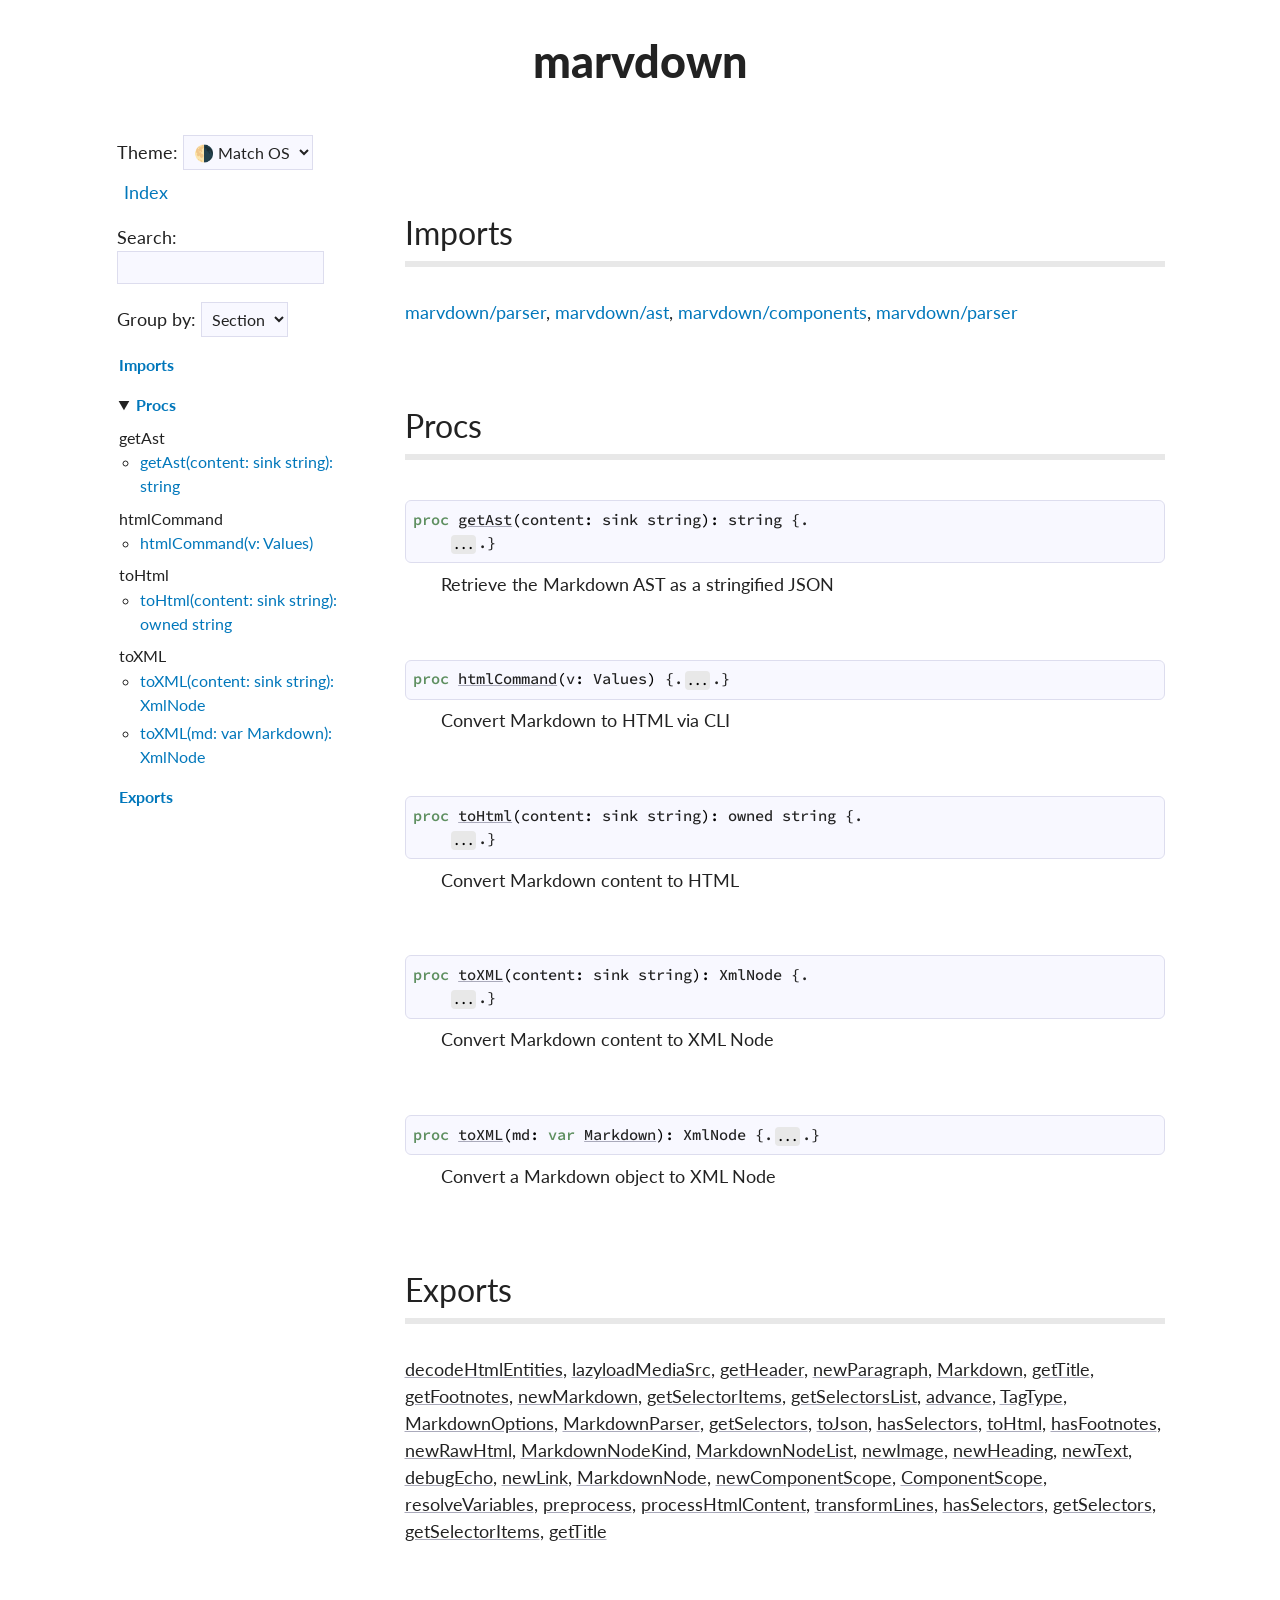
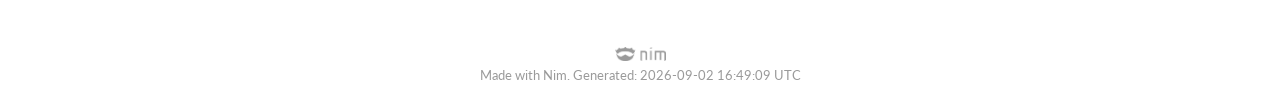
==== index.html @ 28900aa8 "deploy: 1a27517451162610bb986bdd2b9c433c51e7cf7b" ====
<?xml version="1.0" encoding="utf-8" ?>
<!DOCTYPE html PUBLIC "-//W3C//DTD XHTML 1.0 Transitional//EN" "https://www.w3.org/TR/xhtml1/DTD/xhtml1-transitional.dtd">
<!--  This file is generated by Nim. -->
<html xmlns="https://www.w3.org/1999/xhtml" xml:lang="en" lang="en" data-theme="auto">
<head>
<meta http-equiv="Content-Type" content="text/html; charset=utf-8" />
<meta name="viewport" content="width=device-width, initial-scale=1.0">
<title>marvdown</title>

<!-- Google fonts -->
<link href='https://fonts.googleapis.com/css?family=Lato:400,600,900' rel='stylesheet' type='text/css'/>
<link href='https://fonts.googleapis.com/css?family=Source+Code+Pro:400,500,600' rel='stylesheet' type='text/css'/>

<!-- Favicon -->
<link rel="shortcut icon" href="[data-uri]"/>
<link rel="icon" type="image/png" sizes="32x32" href="[data-uri]">

<!-- CSS -->
<link rel="stylesheet" type="text/css" href="nimdoc.out.css?v=2.2.10">

<!-- JS -->
<script type="text/javascript" src="dochack.js?v=2.2.10"></script>
</head>
<body>
  <div class="document" id="documentId">
    <input type="checkbox" id="nav-toggle" hidden>
    <label for="nav-toggle" id="nav-burger">&#9776;</label>
    <label for="nav-toggle" id="nav-overlay"></label>
    <div class="container">
      <h1 class="title">marvdown</h1>
      <div class="row">
  <div class="three columns">
    <div class="theme-select-wrapper">
      <label for="theme-select">Theme:&nbsp;</label>
      <select id="theme-select" onchange="setTheme(this.value)">
        <option value="auto">🌗 Match OS</option>
        <option value="dark">🌑 Dark</option>
        <option value="light">🌕 Light</option>
      </select>
    </div>
    <div id="global-links">
      <ul class="simple">
        <li><a id="indexLink" href="theindex.html">Index</a></li>
      </ul>
    </div>
    <div id="searchInputDiv">
      Search: <input type="search" id="searchInput" oninput="search()"/>
    </div>
    <div>
      Group by:
      <select onchange="groupBy(this.value)">
        <option value="section">Section</option>
        <option value="type">Type</option>
      </select>
    </div>
    <ul class="simple simple-toc" id="toc-list">
  <li>
  <a class="reference reference-toplevel" href="#6" id="56">Imports</a>
</li>
<li>
  <details open>
    <summary><a class="reference reference-toplevel" href="#12" id="62">Procs</a></summary>
    <ul class="simple simple-toc-section">
      <ul class="simple nested-toc-section">getAst
  <li><a class="reference" href="#getAst%2Csinkstring" title="getAst(content: sink string): string">getAst(content: sink string): string</a></li>

</ul>
<ul class="simple nested-toc-section">htmlCommand
  <li><a class="reference" href="#htmlCommand%2CValues" title="htmlCommand(v: Values)">htmlCommand(v: Values)</a></li>

</ul>
<ul class="simple nested-toc-section">toHtml
  <li><a class="reference" href="#toHtml%2Csinkstring" title="toHtml(content: sink string): owned string">toHtml(content: sink string): owned string</a></li>

</ul>
<ul class="simple nested-toc-section">toXML
  <li><a class="reference" href="#toXML%2Csinkstring" title="toXML(content: sink string): XmlNode">toXML(content: sink string): XmlNode</a></li>
<li><a class="reference" href="#toXML%2CMarkdown" title="toXML(md: var Markdown): XmlNode">toXML(md: var Markdown): XmlNode</a></li>

</ul>

    </ul>
  </details>
</li>
<li>
  <a class="reference reference-toplevel" href="#19" id="69">Exports</a>
</li>

</ul>

  </div>
  <div class="nine columns" id="content">
    
    <div id="tocRoot"></div>
    
    <p class="module-desc"></p>
    <div class="section" id="6">
  <h1><a class="toc-backref" href="#6">Imports</a></h1>
  <dl class="item">
    <a class="reference external" href="marvdown/parser.html">marvdown/parser</a>, <a class="reference external" href="marvdown/ast.html">marvdown/ast</a>, <a class="reference external" href="marvdown/components.html">marvdown/components</a>, <a class="reference external" href="marvdown/parser.html">marvdown/parser</a>
  </dl>
</div>
<div class="section" id="12">
  <h1><a class="toc-backref" href="#12">Procs</a></h1>
  <dl class="item">
    <div id="getAst-procs-all">
  <div id="getAst,sinkstring">
  <dt><pre><span class="Keyword">proc</span> <a href="#getAst%2Csinkstring"><span class="Identifier">getAst</span></a><span class="Other">(</span><span class="Identifier">content</span><span class="Other">:</span> <span class="Identifier">sink</span> <span class="Identifier">string</span><span class="Other">)</span><span class="Other">:</span> <span class="Identifier">string</span> {.
    <span><span class="Other pragmadots">...</span></span><span class="pragmawrap"><span class="Identifier">raises</span><span class="Other">:</span> <span class="Other">[</span><span class="Identifier">OSError</span><span class="Other">,</span> <span class="Identifier">ValueError</span><span class="Other">,</span> <span class="Identifier">KeyError</span><span class="Other">,</span> <span class="Identifier">Exception</span><span class="Other">]</span><span class="Other">,</span>
    <span class="Identifier">tags</span><span class="Other">:</span> <span class="Other">[</span><span class="Identifier">ReadIOEffect</span><span class="Other">,</span> <span class="Identifier">RootEffect</span><span class="Other">]</span><span class="Other">,</span> <span class="Identifier">forbids</span><span class="Other">:</span> <span class="Other">[</span><span class="Other">]</span></span>.}</pre></dt>
  <dd>
    
    Retrieve the Markdown AST as a stringified JSON
    
  </dd>
</div>

</div>
<div id="htmlCommand-procs-all">
  <div id="htmlCommand,Values">
  <dt><pre><span class="Keyword">proc</span> <a href="#htmlCommand%2CValues"><span class="Identifier">htmlCommand</span></a><span class="Other">(</span><span class="Identifier">v</span><span class="Other">:</span> <span class="Identifier">Values</span><span class="Other">)</span> {.<span><span class="Other pragmadots">...</span></span><span class="pragmawrap"><span class="Identifier">raises</span><span class="Other">:</span> <span class="Other">[</span><span class="Identifier">IOError</span><span class="Other">,</span> <span class="Identifier">ValueError</span><span class="Other">,</span> <span class="Identifier">KeyError</span><span class="Other">,</span> <span class="Identifier">OSError</span><span class="Other">,</span>
                                       <span class="Identifier">Exception</span><span class="Other">]</span><span class="Other">,</span> <span class="Identifier">tags</span><span class="Other">:</span> <span class="Other">[</span><span class="Identifier">WriteIOEffect</span><span class="Other">,</span>
    <span class="Identifier">ReadIOEffect</span><span class="Other">,</span> <span class="Identifier">TimeEffect</span><span class="Other">,</span> <span class="Identifier">RootEffect</span><span class="Other">]</span><span class="Other">,</span> <span class="Identifier">forbids</span><span class="Other">:</span> <span class="Other">[</span><span class="Other">]</span></span>.}</pre></dt>
  <dd>
    
    Convert Markdown to HTML via CLI
    
  </dd>
</div>

</div>
<div id="toHtml-procs-all">
  <div id="toHtml,sinkstring">
  <dt><pre><span class="Keyword">proc</span> <a href="#toHtml%2Csinkstring"><span class="Identifier">toHtml</span></a><span class="Other">(</span><span class="Identifier">content</span><span class="Other">:</span> <span class="Identifier">sink</span> <span class="Identifier">string</span><span class="Other">)</span><span class="Other">:</span> <span class="Identifier">owned</span> <span class="Identifier">string</span> {.
    <span><span class="Other pragmadots">...</span></span><span class="pragmawrap"><span class="Identifier">raises</span><span class="Other">:</span> <span class="Other">[</span><span class="Identifier">OSError</span><span class="Other">,</span> <span class="Identifier">ValueError</span><span class="Other">,</span> <span class="Identifier">KeyError</span><span class="Other">,</span> <span class="Identifier">Exception</span><span class="Other">]</span><span class="Other">,</span>
    <span class="Identifier">tags</span><span class="Other">:</span> <span class="Other">[</span><span class="Identifier">ReadIOEffect</span><span class="Other">,</span> <span class="Identifier">RootEffect</span><span class="Other">]</span><span class="Other">,</span> <span class="Identifier">forbids</span><span class="Other">:</span> <span class="Other">[</span><span class="Other">]</span></span>.}</pre></dt>
  <dd>
    
    Convert Markdown content to HTML
    
  </dd>
</div>

</div>
<div id="toXML-procs-all">
  <div id="toXML,sinkstring">
  <dt><pre><span class="Keyword">proc</span> <a href="#toXML%2Csinkstring"><span class="Identifier">toXML</span></a><span class="Other">(</span><span class="Identifier">content</span><span class="Other">:</span> <span class="Identifier">sink</span> <span class="Identifier">string</span><span class="Other">)</span><span class="Other">:</span> <span class="Identifier">XmlNode</span> {.
    <span><span class="Other pragmadots">...</span></span><span class="pragmawrap"><span class="Identifier">raises</span><span class="Other">:</span> <span class="Other">[</span><span class="Identifier">OSError</span><span class="Other">,</span> <span class="Identifier">ValueError</span><span class="Other">,</span> <span class="Identifier">KeyError</span><span class="Other">,</span> <span class="Identifier">Exception</span><span class="Other">]</span><span class="Other">,</span>
    <span class="Identifier">tags</span><span class="Other">:</span> <span class="Other">[</span><span class="Identifier">ReadIOEffect</span><span class="Other">,</span> <span class="Identifier">RootEffect</span><span class="Other">]</span><span class="Other">,</span> <span class="Identifier">forbids</span><span class="Other">:</span> <span class="Other">[</span><span class="Other">]</span></span>.}</pre></dt>
  <dd>
    
    Convert Markdown content to XML Node
    
  </dd>
</div>
<div id="toXML,Markdown">
  <dt><pre><span class="Keyword">proc</span> <a href="#toXML%2CMarkdown"><span class="Identifier">toXML</span></a><span class="Other">(</span><span class="Identifier">md</span><span class="Other">:</span> <span class="Keyword">var</span> <a href="marvdown/parser.html#Markdown"><span class="Identifier">Markdown</span></a><span class="Other">)</span><span class="Other">:</span> <span class="Identifier">XmlNode</span> {.<span><span class="Other pragmadots">...</span></span><span class="pragmawrap"><span class="Identifier">raises</span><span class="Other">:</span> <span class="Other">[</span><span class="Other">]</span><span class="Other">,</span> <span class="Identifier">tags</span><span class="Other">:</span> <span class="Other">[</span><span class="Other">]</span><span class="Other">,</span> <span class="Identifier">forbids</span><span class="Other">:</span> <span class="Other">[</span><span class="Other">]</span></span>.}</pre></dt>
  <dd>
    
    Convert a Markdown object to XML Node
    
  </dd>
</div>

</div>

  </dl>
</div>
<div class="section" id="19">
  <h1><a class="toc-backref" href="#19">Exports</a></h1>
  <dl class="item">
    <a href="marvdown/parser.html#decodeHtmlEntities,string"><span class="Identifier">decodeHtmlEntities</span></a>, <a href="marvdown/parser.html#lazyloadMediaSrc,sinkstring,string"><span class="Identifier">lazyloadMediaSrc</span></a>, <a href="marvdown/parser.html#getHeader,Markdown"><span class="Identifier">getHeader</span></a>, <a href="marvdown/parser.html#newParagraph,MarkdownTokenTuple"><span class="Identifier">newParagraph</span></a>, <a href="marvdown/parser.html#Markdown"><span class="Identifier">Markdown</span></a>, <a href="marvdown/parser.html#getTitle,Markdown"><span class="Identifier">getTitle</span></a>, <a href="marvdown/parser.html#getFootnotes,Markdown"><span class="Identifier">getFootnotes</span></a>, <a href="marvdown/parser.html#newMarkdown,sinkstring,MarkdownOptions"><span class="Identifier">newMarkdown</span></a>, <a href="marvdown/parser.html#getSelectorItems,Markdown"><span class="Identifier">getSelectorItems</span></a>, <a href="marvdown/parser.html#getSelectorsList,Markdown"><span class="Identifier">getSelectorsList</span></a>, <a href="marvdown/parser.html#advance,Markdown,int"><span class="Identifier">advance</span></a>, <a href="marvdown/parser.html#TagType"><span class="Identifier">TagType</span></a>, <a href="marvdown/parser.html#MarkdownOptions"><span class="Identifier">MarkdownOptions</span></a>, <a href="marvdown/parser.html#MarkdownParser"><span class="Identifier">MarkdownParser</span></a>, <a href="marvdown/parser.html#getSelectors,Markdown"><span class="Identifier">getSelectors</span></a>, <a href="marvdown/parser.html#toJson,Markdown"><span class="Identifier">toJson</span></a>, <a href="marvdown/parser.html#hasSelectors,Markdown"><span class="Identifier">hasSelectors</span></a>, <a href="marvdown/parser.html#toHtml,Markdown"><span class="Identifier">toHtml</span></a>, <a href="marvdown/parser.html#hasFootnotes,Markdown"><span class="Identifier">hasFootnotes</span></a>, <a href="marvdown/ast.html#newRawHtml,string,int"><span class="Identifier">newRawHtml</span></a>, <a href="marvdown/ast.html#MarkdownNodeKind"><span class="Identifier">MarkdownNodeKind</span></a>, <a href="marvdown/ast.html#MarkdownNodeList"><span class="Identifier">MarkdownNodeList</span></a>, <a href="marvdown/ast.html#newImage,string,string,string,int"><span class="Identifier">newImage</span></a>, <a href="marvdown/ast.html#newHeading,range[],int"><span class="Identifier">newHeading</span></a>, <a href="marvdown/ast.html#newText,string,int"><span class="Identifier">newText</span></a>, <a href="marvdown/ast.html#debugEcho,MarkdownNode"><span class="Identifier">debugEcho</span></a>, <a href="marvdown/ast.html#newLink,string,string,int"><span class="Identifier">newLink</span></a>, <a href="marvdown/ast.html#MarkdownNode"><span class="Identifier">MarkdownNode</span></a>, <a href="marvdown/components.html#newComponentScope"><span class="Identifier">newComponentScope</span></a>, <a href="marvdown/components.html#ComponentScope"><span class="Identifier">ComponentScope</span></a>, <a href="marvdown/components.html#resolveVariables,string,ComponentScope"><span class="Identifier">resolveVariables</span></a>, <a href="marvdown/components.html#preprocess,string,string,ComponentScope,seq[string]"><span class="Identifier">preprocess</span></a>, <a href="marvdown/components.html#processHtmlContent,sinkstring,ComponentScope"><span class="Identifier">processHtmlContent</span></a>, <a href="marvdown/components.html#transformLines,string,proc(string)"><span class="Identifier">transformLines</span></a>, <a href="marvdown/parser.html#hasSelectors,Markdown_2"><span class="Identifier">hasSelectors</span></a>, <a href="marvdown/parser.html#getSelectors,Markdown_2"><span class="Identifier">getSelectors</span></a>, <a href="marvdown/parser.html#getSelectorItems,Markdown_2"><span class="Identifier">getSelectorItems</span></a>, <a href="marvdown/parser.html#getTitle,Markdown_2"><span class="Identifier">getTitle</span></a>
  </dl>
</div>

  </div>
</div>

      <div class="twelve-columns footer">
        <span class="nim-sprite"></span>
        <br>
        <small style="color: var(--hint);">Made with Nim. Generated: 2026-09-02 16:49:09 UTC</small>
      </div>
    </div>
  </div>
  
</body>
</html>
---- nimdoc.out.css ----
/*
Stylesheet for use with Docutils/rst2html.

See http://docutils.sf.net/docs/howto/html-stylesheets.html for how to
customize this style sheet.

Modified from Chad Skeeters' rst2html-style
https://bitbucket.org/cskeeters/rst2html-style/

Modified by Boyd Greenfield and narimiran
*/

:root {
  color-scheme: light;
  --primary-background: #fff;
  --secondary-background: ghostwhite;
  --third-background: #e8e8e8;
  --info-background: #50c050;
  --warning-background: #c0a000;
  --error-background: #e04040;
  --border: #dde;
  --text: #222;
  --anchor: #07b;
  --anchor-focus: #607c9f;
  --input-focus: #1fa0eb;
  --strong: #3c3c3c;
  --hint: #9A9A9A;
  --nim-sprite-base64: url("[data-uri]");

  --keyword: #5e8f60;
  --identifier: #222;
  --comment: #484a86;
  --operator: #155da4;
  --punctuation: black;
  --other: black;
  --escapeSequence: #c4891b;
  --number: #252dbe;
  --literal: #a4255b;
  --program: #6060c0;
  --option: #508000;
  --raw-data: #a4255b;

  --clipboard-image-normal: url("data:image/svg+xml,%3Csvg xmlns='http://www.w3.org/2000/svg' style='color: black' fill='none' viewBox='0 0 24 24' stroke='currentColor'%3E %3Cpath stroke-linecap='round' stroke-linejoin='round' stroke-width='2' d='M9 5H7a2 2 0 00-2 2v12a2 2 0 002 2h10a2 2 0 002-2V7a2 2 0 00-2-2h-2M9 5a2 2 0 002 2h2a2 2 0 002-2M9 5a2 2 0 012-2h2a2 2 0 012 2' /%3E %3C/svg%3E");
  --clipboard-image-selected: url("data:image/svg+xml,%3Csvg xmlns='http://www.w3.org/2000/svg' style='color: black' viewBox='0 0 20 20' fill='currentColor'%3E %3Cpath d='M8 3a1 1 0 011-1h2a1 1 0 110 2H9a1 1 0 01-1-1z' /%3E %3Cpath d='M6 3a2 2 0 00-2 2v11a2 2 0 002 2h8a2 2 0 002-2V5a2 2 0 00-2-2 3 3 0 01-3 3H9a3 3 0 01-3-3z' /%3E %3C/svg%3E");
  --clipboard-image: var(--clipboard-image-normal)
}

[data-theme="dark"] {
  color-scheme: dark;
  --primary-background: #171921;
  --secondary-background: #1e202a;
  --third-background: #2b2e3b;
  --info-background: #008000;
  --warning-background: #807000;
  --error-background: #c03000;
  --border: #0e1014;
  --text: #fff;
  --anchor: #8be9fd;
  --anchor-focus: #8be9fd;
  --input-focus: #8be9fd;
  --strong: #bd93f9;
  --hint: #7A7C85;
  --nim-sprite-base64: url("[data-uri]");

  --keyword: #ff79c6;
  --identifier: #f8f8f2;
  --comment: #6272a4;
  --operator: #ff79c6;
  --punctuation: #f8f8f2;
  --other: #f8f8f2;
  --escapeSequence: #bd93f9;
  --number: #bd93f9;
  --literal: #f1fa8c;
  --program: #9090c0;
  --option: #90b010;
  --raw-data: #8be9fd;

  --clipboard-image-normal: url("data:image/svg+xml,%3Csvg xmlns='http://www.w3.org/2000/svg' style='color: lightgray' fill='none' viewBox='0 0 24 24' stroke='currentColor'%3E %3Cpath stroke-linecap='round' stroke-linejoin='round' stroke-width='2' d='M9 5H7a2 2 0 00-2 2v12a2 2 0 002 2h10a2 2 0 002-2V7a2 2 0 00-2-2h-2M9 5a2 2 0 002 2h2a2 2 0 002-2M9 5a2 2 0 012-2h2a2 2 0 012 2' /%3E %3C/svg%3E");
  --clipboard-image-selected: url("data:image/svg+xml,%3Csvg xmlns='http://www.w3.org/2000/svg' style='color: lightgray' viewBox='0 0 20 20' fill='currentColor'%3E %3Cpath d='M8 3a1 1 0 011-1h2a1 1 0 110 2H9a1 1 0 01-1-1z' /%3E %3Cpath d='M6 3a2 2 0 00-2 2v11a2 2 0 002 2h8a2 2 0 002-2V5a2 2 0 00-2-2 3 3 0 01-3 3H9a3 3 0 01-3-3z' /%3E %3C/svg%3E");
  --clipboard-image: var(--clipboard-image-normal);
}

@media (prefers-color-scheme: dark) {
  [data-theme="auto"] {
    color-scheme: dark;
    --primary-background: #171921;
    --secondary-background: #1e202a;
    --third-background: #2b2e3b;
    --info-background: #008000;
    --warning-background: #807000;
    --error-background: #c03000;
    --border: #0e1014;
    --text: #fff;
    --anchor: #8be9fd;
    --anchor-focus: #8be9fd;
    --input-focus: #8be9fd;
    --strong: #bd93f9;
    --hint: #7A7C85;
    --nim-sprite-base64: url("[data-uri]");

    --keyword: #ff79c6;
    --identifier: #f8f8f2;
    --comment: #6272a4;
    --operator: #ff79c6;
    --punctuation: #f8f8f2;
    --other: #f8f8f2;
    --escapeSequence: #bd93f9;
    --number: #bd93f9;
    --literal: #f1fa8c;
    --program: #9090c0;
    --option: #90b010;
    --raw-data: #8be9fd;

    --clipboard-image-normal: url("data:image/svg+xml,%3Csvg xmlns='http://www.w3.org/2000/svg' style='color: lightgray' fill='none' viewBox='0 0 24 24' stroke='currentColor'%3E %3Cpath stroke-linecap='round' stroke-linejoin='round' stroke-width='2' d='M9 5H7a2 2 0 00-2 2v12a2 2 0 002 2h10a2 2 0 002-2V7a2 2 0 00-2-2h-2M9 5a2 2 0 002 2h2a2 2 0 002-2M9 5a2 2 0 012-2h2a2 2 0 012 2' /%3E %3C/svg%3E");
    --clipboard-image-selected: url("data:image/svg+xml,%3Csvg xmlns='http://www.w3.org/2000/svg' style='color: lightgray' viewBox='0 0 20 20' fill='currentColor'%3E %3Cpath d='M8 3a1 1 0 011-1h2a1 1 0 110 2H9a1 1 0 01-1-1z' /%3E %3Cpath d='M6 3a2 2 0 00-2 2v11a2 2 0 002 2h8a2 2 0 002-2V5a2 2 0 00-2-2 3 3 0 01-3 3H9a3 3 0 01-3-3z' /%3E %3C/svg%3E");
    --clipboard-image: var(--clipboard-image-normal);
  }
}

.theme-select-wrapper {
  display: flex;
  align-items: center;
}

html {
  max-width: 100%;
  box-sizing: border-box;
  font-size: 100%;
  -webkit-text-size-adjust: 100%;
  -ms-text-size-adjust: 100%; }

body {
  max-width: 100%;
  box-sizing: border-box;
  font-family: "Lato", "Helvetica Neue", "HelveticaNeue", Helvetica, Arial, sans-serif;
  font-weight: 400;
  font-size: 1.125em;
  line-height: 1.5;
  color: var(--text);
  background-color: var(--primary-background); }

/* Skeleton grid */
.container {
  position: relative;
  width: 100%;
  max-width: 1050px;
  margin: 0 auto;
  padding: 0;
  box-sizing: border-box; }

.column, .columns {
  width: 100%;
  float: left;
  box-sizing: border-box;
  margin-left: 1%; }

@media print {
  #global-links, .link-seesrc, .theme-switch-wrapper, #searchInputDiv, .search-groupby,
  #nav-burger, #nav-overlay, .three.columns  {
    display:none;
  }
  .columns {
    width:100% !important;
  }
}

.column:first-child, .columns:first-child {
  margin-left: 0; }

.container .row {
  display: flex; }

.three.columns {
  width: 25.0%;
  height: 100vh;
  position: sticky;
  top: 0px;
  left: 0px;
  overflow-y: auto;
  padding: 2px;
}

.nine.columns {
  width: 75.0%;
  margin-left: 0;
  padding-left: 1.5em; }

.twelve.columns {
  width: 100%;
  margin-left: 0; }

#nav-burger, #nav-overlay {
  display: none;
}

@media screen and (max-width: 860px) {
  #nav-burger {
    display: flex;
    align-items: center;
    justify-content: center;
    position: fixed;
    top: 0.25em;
    left: 0.25em;
    z-index: 200;
    width: 1.6rem;
    height: 1.6rem;
    font-size: 1.25em;
    cursor: pointer;
    border-radius: 4px;
    background-color: var(--secondary-background);
    color: var(--text);
    border: 1px solid var(--border);
    user-select: none;
    opacity: 0.55;
  }
  #nav-burger:hover {
    background-color: var(--third-background);
  }
  #nav-toggle:checked ~ .container .three.columns {
    transform: translateX(0);
  }
  #nav-toggle:checked ~ #nav-overlay {
    opacity: 1;
    pointer-events: auto;
  }
  #nav-overlay {
    display: block;
    position: fixed;
    top: 0;
    left: 0;
    bottom: 0;
    right: 0;
    z-index: 99; /* below sidebar */
    background: rgba(0, 0, 0, 0.35);
    opacity: 0;
    pointer-events: none;
    transition: opacity 0.22s ease;
  }
  .three.columns {
    display: block;
    position: fixed;
    left: 0;
    width: min(80vw, 24em);
    padding-top: 1.6em;
    height: 100vh;  /* Fallback */
    height: 100dvh;
    overflow-y: auto;
    z-index: 100;
    background-color: var(--secondary-background);
    box-shadow: 2px 0 12px rgba(0,0,0,0.25);
    transform: translateX(-110%);
    transition: transform 0.25s ease;
  }
  .nine.columns {
    width: 100%;
    margin-left: 0;
    padding-left: 0;
  }
  body {
    font-size: 1em;
    line-height: 1.35;
    margin-left: 0.35em;
    margin-right: 0.35em;
  }
}

cite {
  font-style: italic !important; }


/* Nim search input */
div#searchInputDiv {
  margin-bottom: 1em;
}
input#searchInput {
  width: 80%;
}

/*
 * Some custom formatting for input forms.
 * This also fixes input form colors on Firefox with a dark system theme on Linux.
 */
input {
  -moz-appearance: none;
  background-color: var(--secondary-background);
  color: var(--text);
  border: 1px solid var(--border);
  font-family: "Lato", "Helvetica Neue", "HelveticaNeue", Helvetica, Arial, sans-serif;
  font-size: 0.9em;
  padding: 6px;
}

input:focus {
  border: 1px solid var(--input-focus);
  box-shadow: 0 0 3px var(--input-focus);
}

select {
  -moz-appearance: none;
  background-color: var(--secondary-background);
  color: var(--text);
  border: 1px solid var(--border);
  font-family: "Lato", "Helvetica Neue", "HelveticaNeue", Helvetica, Arial, sans-serif;
  font-size: 0.9em;
  padding: 6px;
}

select:focus {
  border: 1px solid var(--input-focus);
  box-shadow: 0 0 3px var(--input-focus);
}

/* Docgen styles */

:target {
  border: 2px solid #B5651D;
  border-style: dotted;
}

/* Links */
a {
  color: var(--anchor);
  text-decoration: none;
}

a span.Identifier {
  text-decoration: underline;
  text-decoration-color: #aab;
}

a.reference-toplevel {
  font-weight: bold;
}

a.nimdoc {
  word-spacing: 0.3em;
}

a.toc-backref {
  text-decoration: none;
  color: var(--text);
}

a.link-seesrc {
  color: #607c9f;
  font-size: 0.9em;
  font-style: italic;
}

a:hover, a:focus {
  color: var(--anchor-focus);
  text-decoration: underline;
}

a:hover span.Identifier {
  color: var(--anchor);
}


sub, sup {
  position: relative;
  font-size: 75%;
  line-height: 0;
  vertical-align: baseline; }

sup {
  top: -0.5em; }

sub {
  bottom: -0.25em; }

img {
  width: auto;
  height: auto;
  max-width: 100%;
  vertical-align: middle;
  border: 0;
  -ms-interpolation-mode: bicubic; }

@media print {
  * {
    color: black !important;
    text-shadow: none !important;
    background: transparent !important;
    box-shadow: none !important; }

  a, a:visited {
    text-decoration: underline; }

  a[href]:after {
    content: " (" attr(href) ")"; }

  abbr[title]:after {
    content: " (" attr(title) ")"; }

  .ir a:after,
  a[href^="javascript:"]:after,
  a[href^="#"]:after {
    content: ""; }

  pre, blockquote {
    border: 1px solid #999;
    page-break-inside: avoid; }

  thead {
    display: table-header-group; }

  tr, img {
    page-break-inside: avoid; }

  img {
    max-width: 100% !important; }

  @page {
    margin: 0.5cm; }

  h1 {
    page-break-before: always; }

  h1.title {
    page-break-before: avoid; }
	
  .nine.columns h1:first-of-type {
    page-break-before: avoid;
  }

  p, h2, h3 {
    orphans: 3;
    widows: 3; }

  h2, h3 {
    page-break-after: avoid; }
}


p {
  margin-top: 0.5em;
  margin-bottom: 0.5em; }

small {
  font-size: 85%; }

strong {
  font-weight: 600;
  font-size: 0.95em;
  color: var(--strong); }

em {
  font-style: italic; }

h1 {
  font-size: 1.8em;
  font-weight: 400;
  padding-bottom: .25em;
  border-bottom: 6px solid var(--third-background);
  margin-top: 2.5em;
  margin-bottom: 1em;
  line-height: 1.2em; }

h1.title {
  padding-bottom: 1em;
  border-bottom: 0px;
  font-size: 2.5em;
  text-align: center;
  font-weight: 900;
  margin-top: 0.75em;
  margin-bottom: 0em; }

h2 {
  font-size: 1.3em;
  margin-top: 2em; }

h2.subtitle {
  margin-top: 0em;
  text-align: center; }

h3 {
  font-size: 1.125em;
  font-style: italic;
  margin-top: 1.5em; }

h4 {
  font-size: 1.125em;
  margin-top: 1em; }

h5 {
  font-size: 1.125em;
  margin-top: 0.75em; }

h6 {
  font-size: 1.1em; }

@media screen and (max-width: 860px) {
  h1.title {
    font-size: 2em;
  }
  h1 {
    font-size: 1.5em;
    margin-top: 1.5em;
    margin-bottom: 0.75em;
  }
  h2 {
    margin-top: 1.3em;
  }
  h3 {
    margin-top: 1.2em;
  }
}

ul, ol {
  padding: 0;
  margin-top: 0.5em;
  margin-left: 0.75em; }

ul ul, ul ol, ol ol, ol ul {
  margin-bottom: 0;
  margin-left: 1.25em; }

ul.simple > li {
  list-style-type: circle; }

ul.simple-boot li {
  list-style-type: none;
  margin-left: 0em;
  margin-bottom: 0.5em; }

ol.simple > li, ul.simple > li {
  margin-bottom: 0.2em;
  margin-left: 0.4em }

ul.simple.simple-toc > li {
  margin-top: 1em; }

ul.simple-toc {
  list-style: none;
  font-size: 0.9em;
  margin-left: -0.3em;
  margin-top: 1em; }

ul.simple-toc > li {
  list-style-type: none; }

ul.simple-toc-section {
  list-style-type: circle;
  margin-left: 0.8em;
  color: #6c9aae; }

ul.nested-toc-section {
  list-style-type: circle;
  margin-left: -0.75em;
  color: var(--text); }

ul.nested-toc-section > li {
  margin-left: 1.25em; }


ol.arabic {
  list-style: decimal; }

ol.loweralpha {
  list-style: lower-alpha; }

ol.upperalpha {
  list-style: upper-alpha; }

ol.lowerroman {
  list-style: lower-roman; }

ol.upperroman {
  list-style: upper-roman; }

ul.auto-toc {
  list-style-type: none; }


dl {
  margin-bottom: 1.5em; }

dt {
  margin-bottom: -0.5em;
  margin-left: 0.0em; }

dd {
  margin-left: 2.0em;
  margin-bottom: 3.0em;
  margin-top: 0.5em; }


hr {
  margin: 2em 0;
  border: 0;
  border-top: 1px solid #aaa; }

hr.footnote {
  width: 25%;
  border-top: 0.15em solid #999;
  margin-bottom: 0.15em;
  margin-top: 0.15em;
}
div.footnote-group {
  margin-left: 1em;
}
div.footnote-label {
  display: inline-block;
  min-width: 1.7em;
}

div.option-list {
  border: 0.1em solid var(--border);
}
div.option-list-item {
  padding-left: 12em;
  padding-right: 0;
  padding-bottom: 0.3em;
  padding-top: 0.3em;
}
div.odd {
  background-color: var(--secondary-background);
}
div.option-list-label {
  margin-left: -11.5em;
  margin-right: 0em;
  min-width: 11.5em;
  display: inline-block;
  vertical-align: top;
}
div.option-list-description {
  width: calc(100% - 1em);
  padding-left: 1em;
  padding-right: 0;
  display: inline-block;
}

blockquote {
  font-size: 0.9em;
  font-style: italic;
  padding-left: 0.5em;
  margin-left: 0;
  border-left: 5px solid #bbc;
}

blockquote.markdown-quote {
  font-size: 0.9rem;  /* use rem to avoid recursion */
  font-style: normal;
}

.pre, span.tok {
  font-family: "Source Code Pro", Monaco, Menlo, Consolas, "Courier New", monospace;
  font-weight: 500;
  font-size: 0.85em;
  color: var(--text);
  background-color: var(--third-background);
  padding-left: 3px;
  padding-right: 3px;
  border-radius: 4px;
  white-space: pre-wrap;
  overflow-wrap: break-word;
}

span.tok {
  border: 1px solid #808080;
  padding-bottom: 0.1em;
  margin-right: 0.2em;
}

.copyToClipBoard {
  position: relative;
}

pre {
  font-family: "Source Code Pro", Monaco, Menlo, Consolas, "Courier New", monospace;
  color: var(--text);
  font-weight: 500;
  display: inline-block;
  box-sizing: border-box;
  min-width: 100%;
  max-width: 100%;
  padding: 0.5em;
  margin-top: 0.5em;
  margin-bottom: 0.5em;
  font-size: 0.85em;
  white-space: pre !important;
  overflow-y: hidden;
  overflow-x: auto;
  background-color: var(--secondary-background);
  border: 1px solid var(--border);
  -webkit-border-radius: 6px;
  -moz-border-radius: 6px;
  border-radius: 6px;
}

@media screen and (max-width: 860px) {
  pre {
    font-stretch: semi-condensed;
    letter-spacing: -0.25px;
    line-height: 1.25;
    padding: 0.33em;
  }
}

.copyToClipBoardBtn {
  visibility: hidden;
  position: absolute;
  width: 24px;
  border-radius: 4px;
  background-image: var(--clipboard-image);
  right: 5px;
  top: 13px;
  background-color: var(--secondary-background);
  padding: 11px;
  border: 0;
}

.copyToClipBoard:hover .copyToClipBoardBtn {
  visibility: visible;
}

.pre-scrollable {
  max-height: 340px;
  overflow-y: scroll; }


/* Nim line-numbered tables */
.line-nums-table {
  width: 100%;
  table-layout: fixed; }

table.line-nums-table {
  border-radius: 4px;
  border: 1px solid var(--border);
  background-color: var(--secondary-background);
  border-collapse: separate;
  margin-top: 15px;
  margin-bottom: 25px; }

.line-nums-table tbody {
  border: none; }

.line-nums-table td pre {
  border: none;
  background-color: transparent; }

.line-nums-table td.blob-line-nums {
  width: 28px; }

.line-nums-table td.blob-line-nums pre {
  color: #b0b0b0;
  -webkit-filter: opacity(75%);
  filter: opacity(75%);
  text-align: right;
  border-color: transparent;
  background-color: transparent;
  padding-left: 0px;
  margin-left: 0px;
  padding-right: 0px;
  margin-right: 0px; }


table {
  max-width: 100%;
  background-color: transparent;
  margin-top: 0.5em;
  margin-bottom: 1.5em;
  border-collapse: collapse;
  border-color: var(--third-background);
  border-spacing: 0;
  display: block;
  overflow-x: auto;
}

table:not(.line-nums-table) {
  font-size: 0.9em;
}

table th, table td {
  padding: 0px 0.5em 0px;
  border-color: var(--third-background);
}

table th {
  background-color: var(--third-background);
  border-color: var(--third-background);
  font-weight: bold; }

table th.docinfo-name {
  background-color: transparent;
  text-align: right;
}

table:not(.line-nums-table) tr:hover {
  background-color: var(--third-background); }


/* rst2html default used to remove borders from tables and images */
.borderless, table.borderless td, table.borderless th {
  border: 0; }

table.borderless td, table.borderless th {
  /* Override padding for "table.docutils td" with "! important".
     The right padding separates the table cells. */
  padding: 0 0.5em 0 0 !important; }

.admonition {
  padding: 0.3em;
  background-color: var(--secondary-background);
  border-left: 0.4em solid #7f7f84;
  margin-bottom: 0.5em;
  -webkit-box-shadow: 0 5px 8px -6px rgba(0,0,0,.2);
      -moz-box-shadow: 0 5px 8px -6px rgba(0,0,0,.2);
          box-shadow: 0 5px 8px -6px rgba(0,0,0,.2);
}
.admonition-info {
  border-color: var(--info-background);
}
.admonition-info-text {
  color: var(--info-background);
}
.admonition-warning {
  border-color: var(--warning-background);
}
.admonition-warning-text {
  color: var(--warning-background);
}
.admonition-error {
  border-color: var(--error-background);
}
.admonition-error-text {
  color: var(--error-background);
}

.first {
  /* Override more specific margin styles with "! important". */
  margin-top: 0 !important; }

.last, .with-subtitle {
  margin-bottom: 0 !important; }

.hidden {
  display: none; }

blockquote.epigraph {
  margin: 2em 5em; }

dl.docutils dd {
  margin-bottom: 0.5em; }

object[type="image/svg+xml"], object[type="application/x-shockwave-flash"] {
  overflow: hidden; }


div.figure {
  margin-left: 2em;
  margin-right: 2em; }

div.footer, div.header {
  clear: both;
  text-align: center;
  color: #666;
  font-size: smaller; }

div.footer {
  padding-top: 5em; }

div.line-block {
  display: block;
  margin-top: 1em;
  margin-bottom: 1em; }

div.line-block div.line-block {
  margin-top: 0;
  margin-bottom: 0;
  margin-left: 1.5em; }

div.topic {
  margin: 2em; }

div.search_results {
  background-color: var(--third-background);
  padding: 1em;
  border: 1px solid #4d4d4d;
  position: sticky;
  top: 1em;
  isolation: isolate;
  max-width: calc(100vw - 6em);
  z-index: 1;
  max-height: calc(100vh - 6em);
  overflow-y: scroll;}

div#global-links ul {
  margin-left: 0;
  list-style-type: none; }

div#global-links > simple-boot {
  margin-left: 3em; }

hr.docutils {
  width: 75%; }

img.align-left, .figure.align-left, object.align-left {
  clear: left;
  float: left;
  margin-right: 1em; }

img.align-right, .figure.align-right, object.align-right {
  clear: right;
  float: right;
  margin-left: 1em; }

img.align-center, .figure.align-center, object.align-center {
  display: block;
  margin-left: auto;
  margin-right: auto; }

.align-left {
  text-align: left; }

.align-center {
  clear: both;
  text-align: center; }

.align-right {
  text-align: right; }

/* reset inner alignment in figures */
div.align-right {
  text-align: inherit; }

p.attribution {
  text-align: right;
  margin-left: 50%; }

p.caption {
  font-style: italic; }

p.credits {
  font-style: italic;
  font-size: smaller; }

p.label {
  white-space: nowrap; }

p.rubric {
  font-weight: bold;
  font-size: larger;
  color: maroon;
  text-align: center; }

p.topic-title {
  font-weight: bold; }

pre.address {
  margin-bottom: 0;
  margin-top: 0;
  font: inherit; }

pre.literal-block, pre.doctest-block, pre.math, pre.code {
  margin-left: 2em;
  margin-right: 2em; }

pre.code .ln {
  color: grey; }

/* line numbers */
pre.code, code {
  background-color: #eeeeee; }

pre.code .comment, code .comment {
  color: #5c6576; }

pre.code .keyword, code .keyword {
  color: #3B0D06;
  font-weight: bold; }

pre.code .literal.string, code .literal.string {
  color: #0c5404; }

pre.code .name.builtin, code .name.builtin {
  color: #352b84; }

pre.code .deleted, code .deleted {
  background-color: #DEB0A1; }

pre.code .inserted, code .inserted {
  background-color: #A3D289; }

span.classifier {
  font-style: oblique; }

span.classifier-delimiter {
  font-weight: bold; }

span.problematic {
  color: #b30000; }

span.section-subtitle {
  /* font-size relative to parent (h1..h6 element) */
  font-size: 80%; }

span.DecNumber {
  color: var(--number); }

span.BinNumber {
  color: var(--number); }

span.HexNumber {
  color: var(--number); }

span.OctNumber {
  color: var(--number); }

span.FloatNumber {
  color: var(--number); }

span.Identifier {
  color: var(--identifier); }

span.Keyword {
  font-weight: 600;
  color: var(--keyword); }

span.StringLit {
  color: var(--literal); }

span.LongStringLit {
  color: var(--literal); }

span.CharLit {
  color: var(--literal); }

span.EscapeSequence {
  color: var(--escapeSequence); }

span.Operator {
  color: var(--operator); }

span.Punctuation {
  color: var(--punctuation); }

span.Comment, span.LongComment {
  font-style: italic;
  font-weight: 400;
  color: var(--comment); }

span.RegularExpression {
  color: darkviolet; }

span.TagStart {
  color: darkviolet; }

span.TagEnd {
  color: darkviolet; }

span.Key {
  color: #252dbe; }

span.Value {
  color: #252dbe; }

span.RawData {
  color: var(--raw-data); }

span.Assembler {
  color: #252dbe; }

span.Preprocessor {
  color: #252dbe; }

span.Directive {
  color: #252dbe; }

span.option {
  font-weight: bold;
  font-family: "Source Code Pro", Monaco, Menlo, Consolas, "Courier New", monospace;
  color: var(--option); }

span.Prompt {
  font-weight: bold;
  color: red; }

span.ProgramOutput {
  font-weight: bold;
  color: #808080; }

span.program {
  font-weight: bold;
  color: var(--program);
  text-decoration: underline;
  text-decoration-color: var(--hint);
  text-decoration-thickness: 0.05em;
  text-underline-offset: 0.15em; }

span.Command, span.Rule, span.Hyperlink,
span.Label, span.Reference, span.Other {
  color: var(--other); }

/* Pop type, const, proc, and iterator defs in nim def blocks */
dt pre > span.Identifier, dt pre > span.Operator {
  color: var(--identifier);
  font-weight: 700; }

dt pre > span.Keyword ~ span.Identifier, dt pre > span.Identifier ~ span.Identifier,
dt pre > span.Operator ~ span.Identifier, dt pre > span.Other ~ span.Identifier {
  color: var(--identifier);
  font-weight: inherit; }

/* Nim sprite for the footer (taken from main page favicon) */
.nim-sprite {
  display: inline-block;
  width: 51px;
  height: 14px;
  background-position: 0 0;
  background-size: 51px 14px;
  -webkit-filter: opacity(50%);
  filter: opacity(50%);
  background-repeat: no-repeat;
  background-image: var(--nim-sprite-base64);
  margin-bottom: 5px; }

span.pragmadots {
  /* Position: relative frees us up to make the dots
  look really nice without fucking up the layout and
  causing bulging in the parent container */
  position: relative;
  /* 1px down looks slightly nicer */
  top: 1px;
  padding: 2px;
  background-color: var(--third-background);
  border-radius: 4px;
  margin: 0 2px;
  cursor: pointer;
  font-size: 0.8em; }

span.pragmadots:hover {
  background-color: var(--hint); }

span.pragmawrap {
  display: none; }

span.attachedType {
  display: none;
  visibility: hidden; }
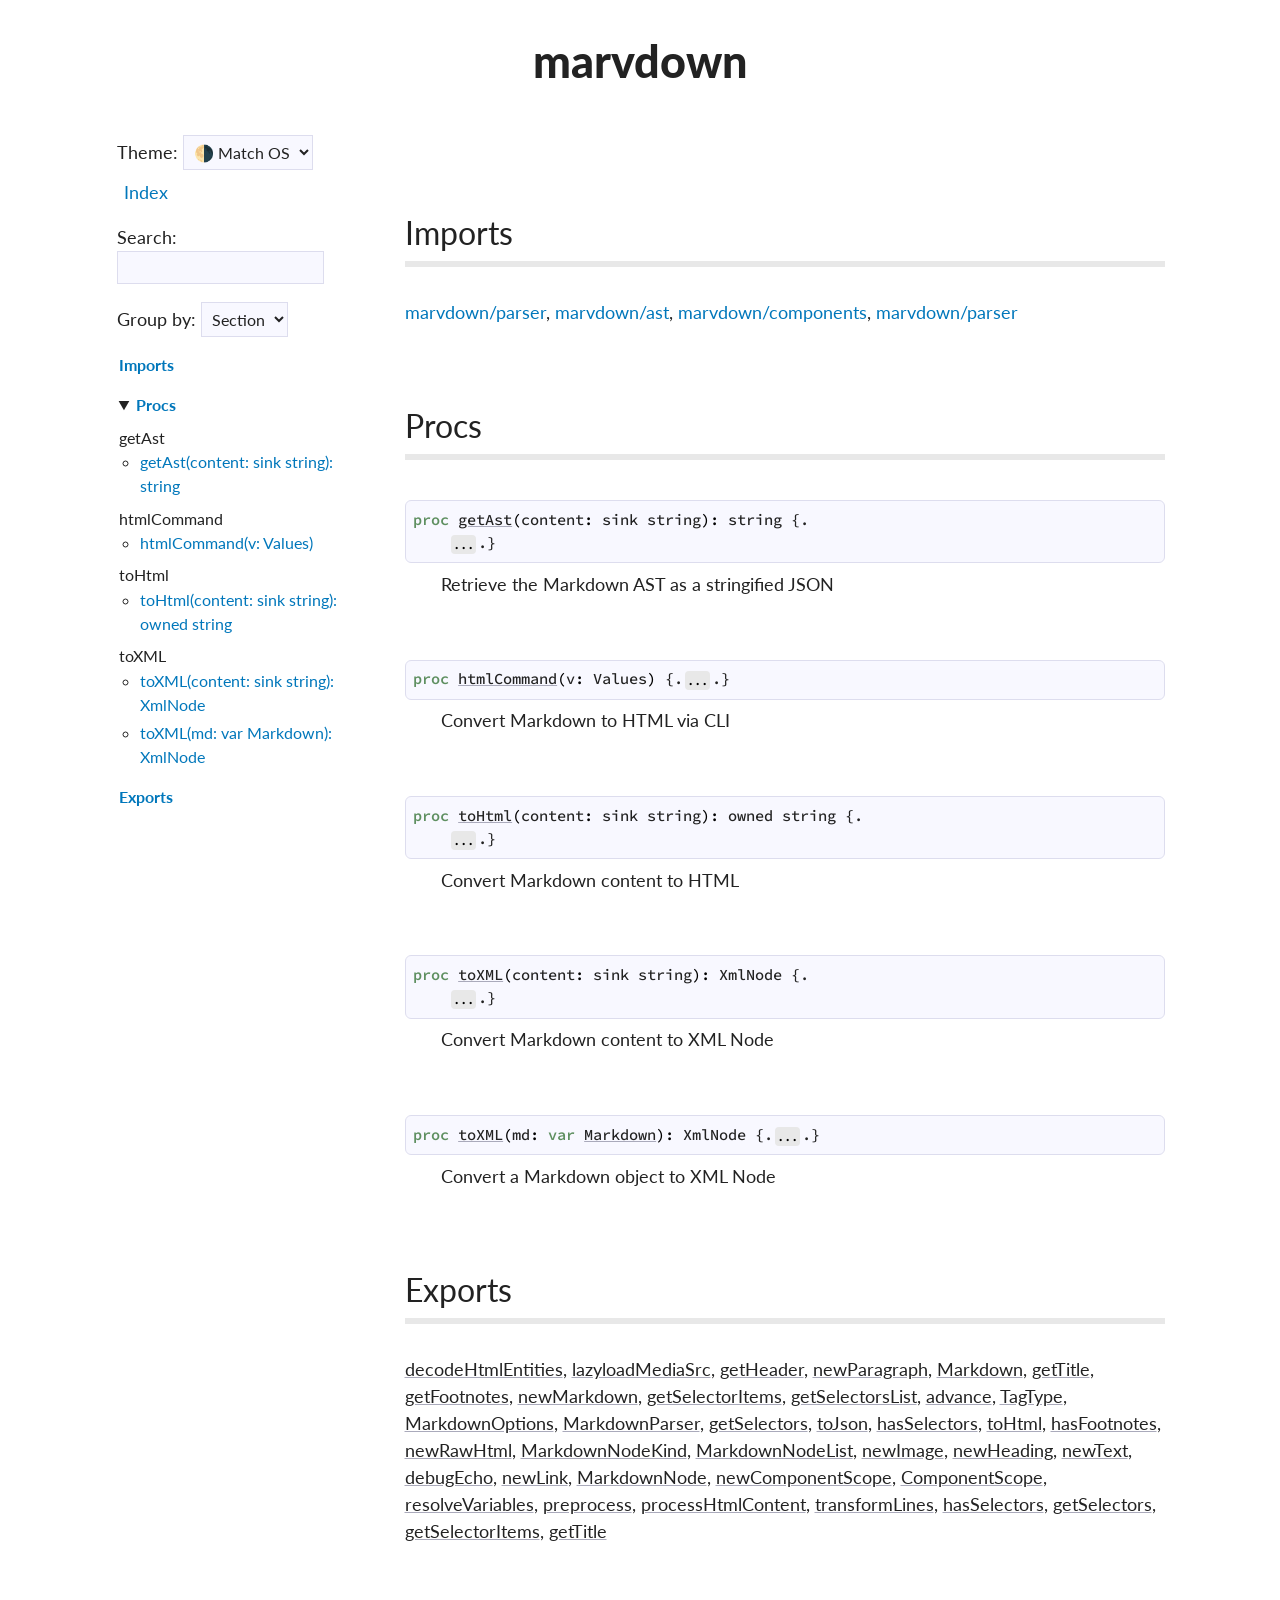
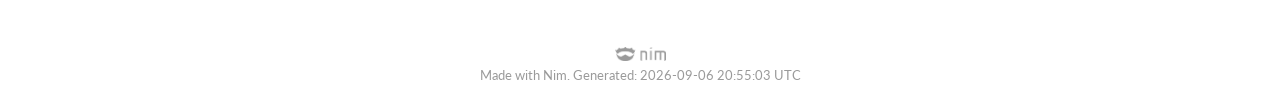
==== commit c98a7507: "deploy: 50050ff3604b27112fa3f3d23930fc98b53a6bd5" ====
--- a/index.html
+++ b/index.html
@@ -179,7 +179,7 @@
       <div class="twelve-columns footer">
         <span class="nim-sprite"></span>
         <br>
-        <small style="color: var(--hint);">Made with Nim. Generated: 2026-09-02 16:49:09 UTC</small>
+        <small style="color: var(--hint);">Made with Nim. Generated: 2026-09-06 20:55:03 UTC</small>
       </div>
     </div>
   </div>
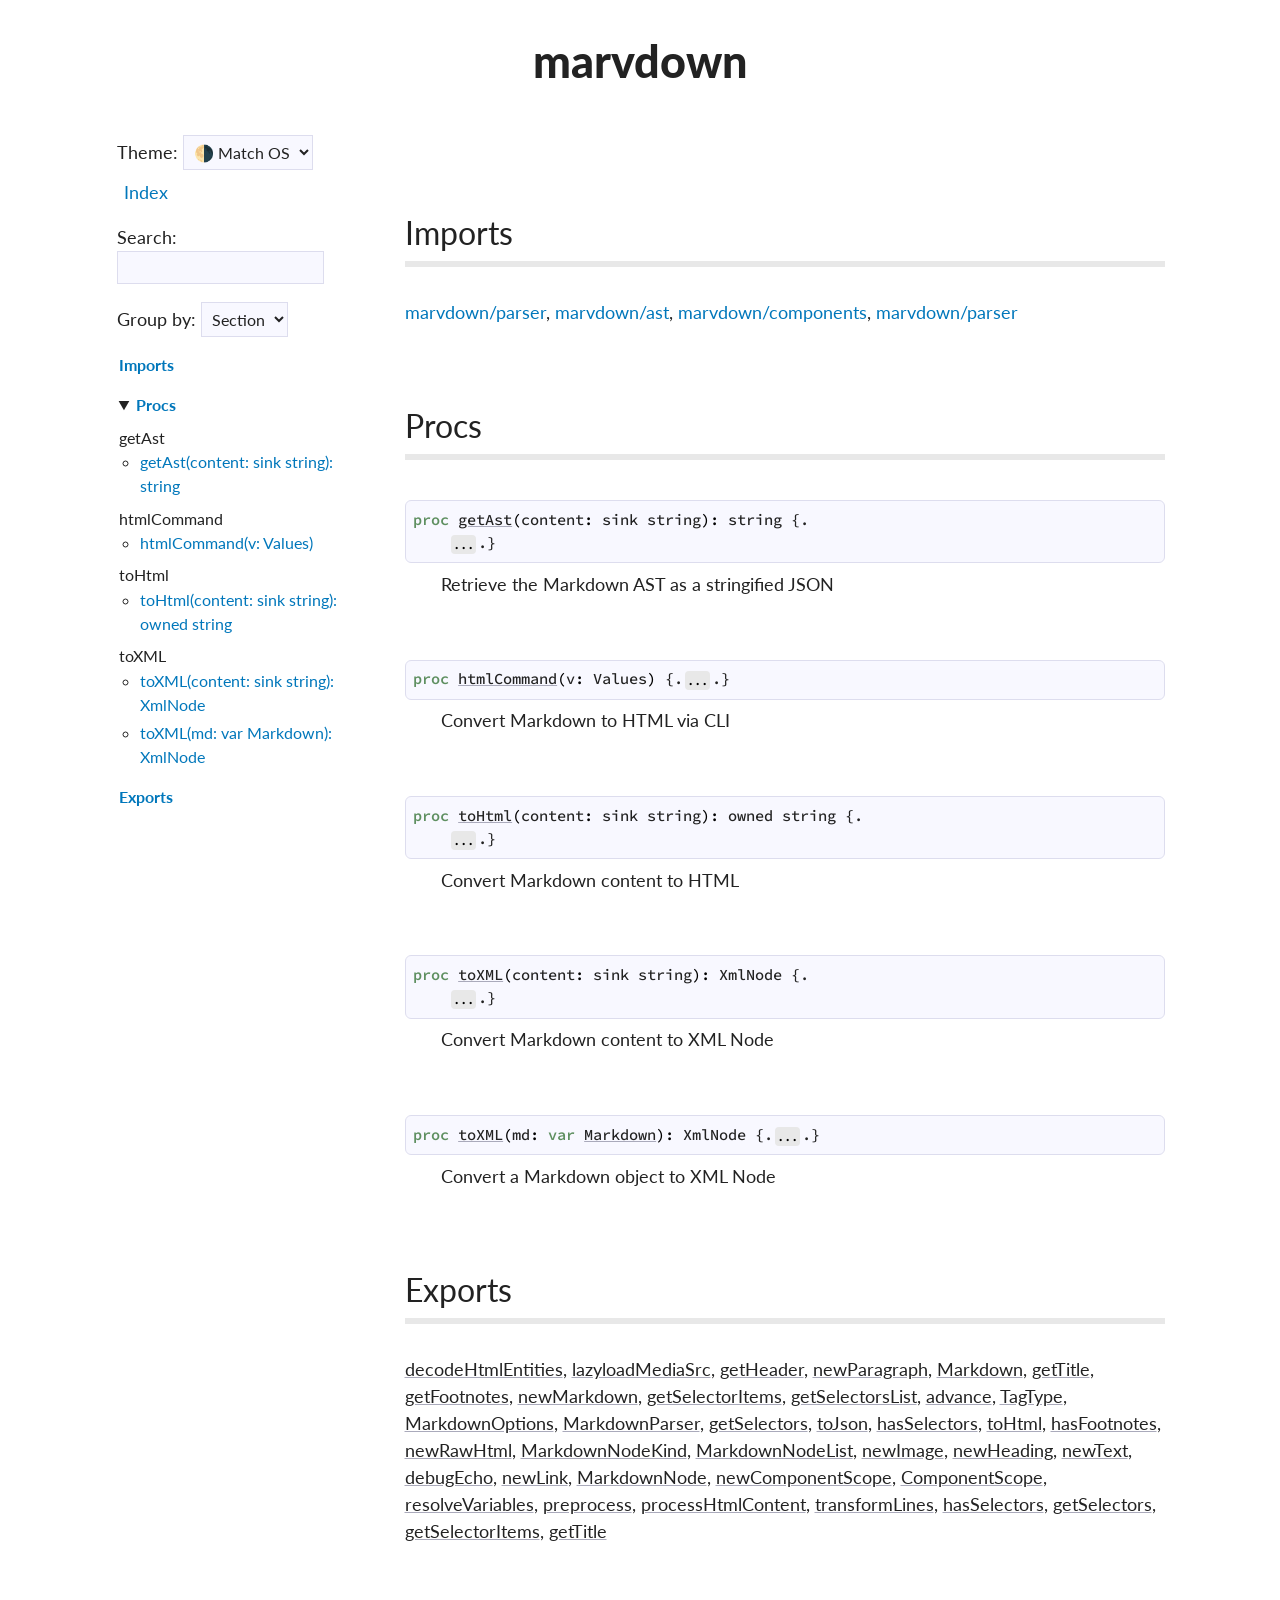
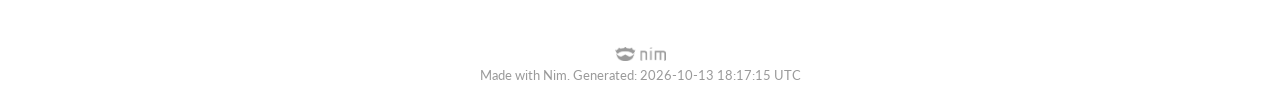
==== commit 1698c0a5: "deploy: b1ca88be606aec800b3a97579fd937297efab959" ====
--- a/index.html
+++ b/index.html
@@ -16,10 +16,10 @@
 <link rel="icon" type="image/png" sizes="32x32" href="[data-uri]">
 
 <!-- CSS -->
-<link rel="stylesheet" type="text/css" href="nimdoc.out.css?v=2.2.10">
+<link rel="stylesheet" type="text/css" href="nimdoc.out.css?v=2.2.12">
 
 <!-- JS -->
-<script type="text/javascript" src="dochack.js?v=2.2.10"></script>
+<script type="text/javascript" src="dochack.js?v=2.2.12"></script>
 </head>
 <body>
   <div class="document" id="documentId">
@@ -179,7 +179,7 @@
       <div class="twelve-columns footer">
         <span class="nim-sprite"></span>
         <br>
-        <small style="color: var(--hint);">Made with Nim. Generated: 2026-09-06 20:55:03 UTC</small>
+        <small style="color: var(--hint);">Made with Nim. Generated: 2026-10-13 18:17:15 UTC</small>
       </div>
     </div>
   </div>
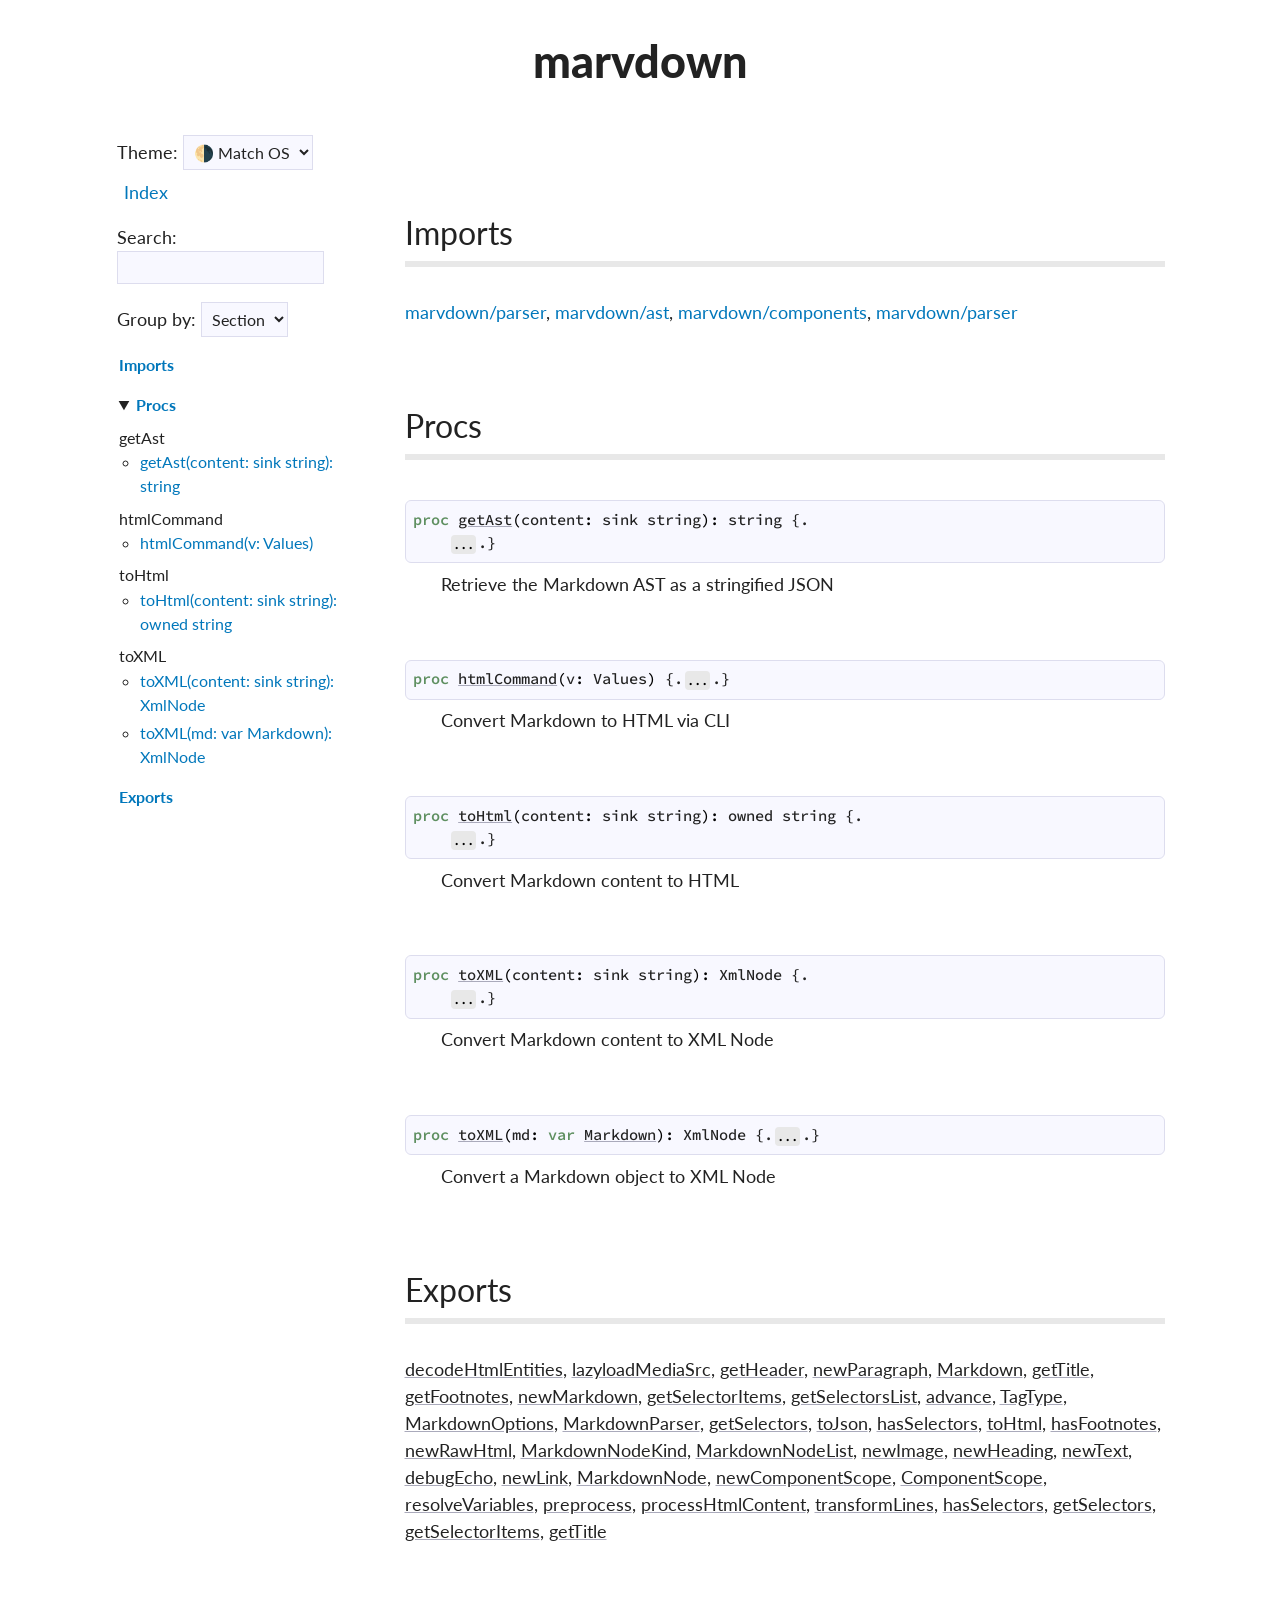
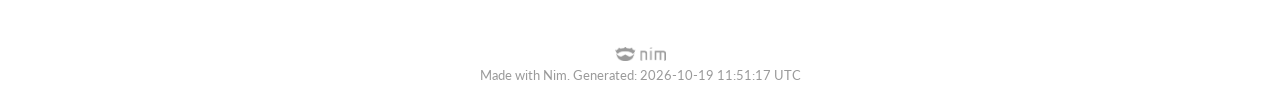
==== commit 734cc154: "deploy: 752f30b895b235f0e68df38bd6b398f04cbe0486" ====
--- a/index.html
+++ b/index.html
@@ -179,7 +179,7 @@
       <div class="twelve-columns footer">
         <span class="nim-sprite"></span>
         <br>
-        <small style="color: var(--hint);">Made with Nim. Generated: 2026-10-13 18:17:15 UTC</small>
+        <small style="color: var(--hint);">Made with Nim. Generated: 2026-10-19 11:51:17 UTC</small>
       </div>
     </div>
   </div>
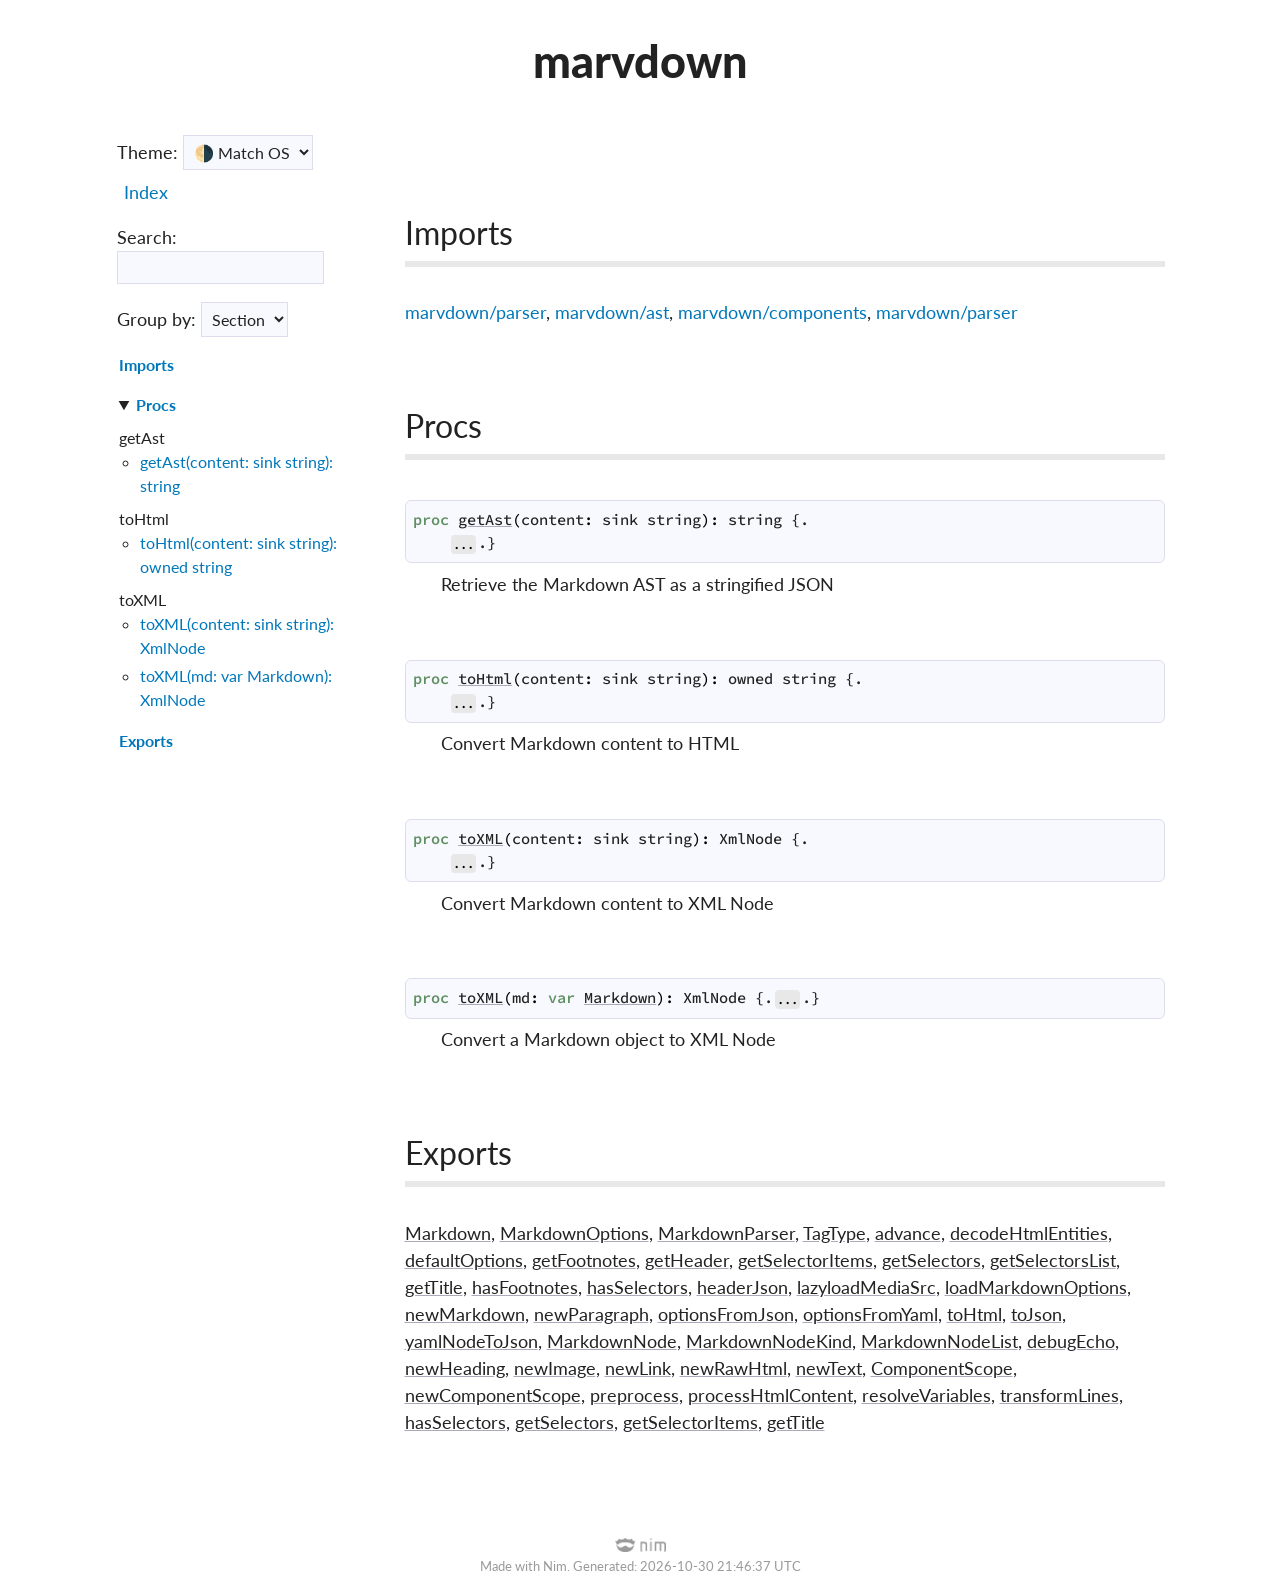
==== commit e1d274ca: "deploy: 31af583e48d2f2e766a72ef6435e6dfd199f7a07" ====
--- a/index.html
+++ b/index.html
@@ -16,10 +16,10 @@
 <link rel="icon" type="image/png" sizes="32x32" href="[data-uri]">
 
 <!-- CSS -->
-<link rel="stylesheet" type="text/css" href="nimdoc.out.css?v=2.2.12">
+<link rel="stylesheet" type="text/css" href="nimdoc.out.css?v=2.4.0">
 
 <!-- JS -->
-<script type="text/javascript" src="dochack.js?v=2.2.12"></script>
+<script type="text/javascript" src="dochack.js?v=2.4.0"></script>
 </head>
 <body>
   <div class="document" id="documentId">
@@ -31,28 +31,34 @@
       <div class="row">
   <div class="three columns">
     <div class="theme-select-wrapper">
-      <label for="theme-select">Theme:&nbsp;</label>
-      <select id="theme-select" onchange="setTheme(this.value)">
-        <option value="auto">🌗 Match OS</option>
-        <option value="dark">🌑 Dark</option>
-        <option value="light">🌕 Light</option>
-      </select>
-    </div>
+  <label for="theme-select">Theme:&nbsp;</label>
+  <select id="theme-select" onchange="setTheme(this.value)">
+    <option value="auto">🌗 Match OS</option>
+    <option value="dark">🌑 Dark</option>
+    <option value="light">🌕 Light</option>
+  </select>
+</div>
+
     <div id="global-links">
-      <ul class="simple">
-        <li><a id="indexLink" href="theindex.html">Index</a></li>
-      </ul>
-    </div>
-    <div id="searchInputDiv">
-      Search: <input type="search" id="searchInput" oninput="search()"/>
-    </div>
-    <div>
-      Group by:
-      <select onchange="groupBy(this.value)">
-        <option value="section">Section</option>
-        <option value="type">Type</option>
-      </select>
-    </div>
+  
+  <ul class="simple">
+  <li><a id="indexLink" href="theindex.html">Index</a></li>
+</ul>
+
+</div>
+
+      <div id="searchInputDiv">
+  Search: <input type="search" id="searchInput" oninput="search()"/>
+</div>
+
+    <div class="search-groupby">
+  Group by:
+  <select onchange="groupBy(this.value)">
+    <option value="section">Section</option>
+    <option value="type">Type</option>
+  </select>
+</div>
+
     <ul class="simple simple-toc" id="toc-list">
   <li>
   <a class="reference reference-toplevel" href="#6" id="56">Imports</a>
@@ -63,10 +69,6 @@
     <ul class="simple simple-toc-section">
       <ul class="simple nested-toc-section">getAst
   <li><a class="reference" href="#getAst%2Csinkstring" title="getAst(content: sink string): string">getAst(content: sink string): string</a></li>
-
-</ul>
-<ul class="simple nested-toc-section">htmlCommand
-  <li><a class="reference" href="#htmlCommand%2CValues" title="htmlCommand(v: Values)">htmlCommand(v: Values)</a></li>
 
 </ul>
 <ul class="simple nested-toc-section">toHtml
@@ -116,19 +118,6 @@
 </div>
 
 </div>
-<div id="htmlCommand-procs-all">
-  <div id="htmlCommand,Values">
-  <dt><pre><span class="Keyword">proc</span> <a href="#htmlCommand%2CValues"><span class="Identifier">htmlCommand</span></a><span class="Other">(</span><span class="Identifier">v</span><span class="Other">:</span> <span class="Identifier">Values</span><span class="Other">)</span> {.<span><span class="Other pragmadots">...</span></span><span class="pragmawrap"><span class="Identifier">raises</span><span class="Other">:</span> <span class="Other">[</span><span class="Identifier">IOError</span><span class="Other">,</span> <span class="Identifier">ValueError</span><span class="Other">,</span> <span class="Identifier">KeyError</span><span class="Other">,</span> <span class="Identifier">OSError</span><span class="Other">,</span>
-                                       <span class="Identifier">Exception</span><span class="Other">]</span><span class="Other">,</span> <span class="Identifier">tags</span><span class="Other">:</span> <span class="Other">[</span><span class="Identifier">WriteIOEffect</span><span class="Other">,</span>
-    <span class="Identifier">ReadIOEffect</span><span class="Other">,</span> <span class="Identifier">TimeEffect</span><span class="Other">,</span> <span class="Identifier">RootEffect</span><span class="Other">]</span><span class="Other">,</span> <span class="Identifier">forbids</span><span class="Other">:</span> <span class="Other">[</span><span class="Other">]</span></span>.}</pre></dt>
-  <dd>
-    
-    Convert Markdown to HTML via CLI
-    
-  </dd>
-</div>
-
-</div>
 <div id="toHtml-procs-all">
   <div id="toHtml,sinkstring">
   <dt><pre><span class="Keyword">proc</span> <a href="#toHtml%2Csinkstring"><span class="Identifier">toHtml</span></a><span class="Other">(</span><span class="Identifier">content</span><span class="Other">:</span> <span class="Identifier">sink</span> <span class="Identifier">string</span><span class="Other">)</span><span class="Other">:</span> <span class="Identifier">owned</span> <span class="Identifier">string</span> {.
@@ -169,7 +158,7 @@
 <div class="section" id="19">
   <h1><a class="toc-backref" href="#19">Exports</a></h1>
   <dl class="item">
-    <a href="marvdown/parser.html#decodeHtmlEntities,string"><span class="Identifier">decodeHtmlEntities</span></a>, <a href="marvdown/parser.html#lazyloadMediaSrc,sinkstring,string"><span class="Identifier">lazyloadMediaSrc</span></a>, <a href="marvdown/parser.html#getHeader,Markdown"><span class="Identifier">getHeader</span></a>, <a href="marvdown/parser.html#newParagraph,MarkdownTokenTuple"><span class="Identifier">newParagraph</span></a>, <a href="marvdown/parser.html#Markdown"><span class="Identifier">Markdown</span></a>, <a href="marvdown/parser.html#getTitle,Markdown"><span class="Identifier">getTitle</span></a>, <a href="marvdown/parser.html#getFootnotes,Markdown"><span class="Identifier">getFootnotes</span></a>, <a href="marvdown/parser.html#newMarkdown,sinkstring,MarkdownOptions"><span class="Identifier">newMarkdown</span></a>, <a href="marvdown/parser.html#getSelectorItems,Markdown"><span class="Identifier">getSelectorItems</span></a>, <a href="marvdown/parser.html#getSelectorsList,Markdown"><span class="Identifier">getSelectorsList</span></a>, <a href="marvdown/parser.html#advance,Markdown,int"><span class="Identifier">advance</span></a>, <a href="marvdown/parser.html#TagType"><span class="Identifier">TagType</span></a>, <a href="marvdown/parser.html#MarkdownOptions"><span class="Identifier">MarkdownOptions</span></a>, <a href="marvdown/parser.html#MarkdownParser"><span class="Identifier">MarkdownParser</span></a>, <a href="marvdown/parser.html#getSelectors,Markdown"><span class="Identifier">getSelectors</span></a>, <a href="marvdown/parser.html#toJson,Markdown"><span class="Identifier">toJson</span></a>, <a href="marvdown/parser.html#hasSelectors,Markdown"><span class="Identifier">hasSelectors</span></a>, <a href="marvdown/parser.html#toHtml,Markdown"><span class="Identifier">toHtml</span></a>, <a href="marvdown/parser.html#hasFootnotes,Markdown"><span class="Identifier">hasFootnotes</span></a>, <a href="marvdown/ast.html#newRawHtml,string,int"><span class="Identifier">newRawHtml</span></a>, <a href="marvdown/ast.html#MarkdownNodeKind"><span class="Identifier">MarkdownNodeKind</span></a>, <a href="marvdown/ast.html#MarkdownNodeList"><span class="Identifier">MarkdownNodeList</span></a>, <a href="marvdown/ast.html#newImage,string,string,string,int"><span class="Identifier">newImage</span></a>, <a href="marvdown/ast.html#newHeading,range[],int"><span class="Identifier">newHeading</span></a>, <a href="marvdown/ast.html#newText,string,int"><span class="Identifier">newText</span></a>, <a href="marvdown/ast.html#debugEcho,MarkdownNode"><span class="Identifier">debugEcho</span></a>, <a href="marvdown/ast.html#newLink,string,string,int"><span class="Identifier">newLink</span></a>, <a href="marvdown/ast.html#MarkdownNode"><span class="Identifier">MarkdownNode</span></a>, <a href="marvdown/components.html#newComponentScope"><span class="Identifier">newComponentScope</span></a>, <a href="marvdown/components.html#ComponentScope"><span class="Identifier">ComponentScope</span></a>, <a href="marvdown/components.html#resolveVariables,string,ComponentScope"><span class="Identifier">resolveVariables</span></a>, <a href="marvdown/components.html#preprocess,string,string,ComponentScope,seq[string]"><span class="Identifier">preprocess</span></a>, <a href="marvdown/components.html#processHtmlContent,sinkstring,ComponentScope"><span class="Identifier">processHtmlContent</span></a>, <a href="marvdown/components.html#transformLines,string,proc(string)"><span class="Identifier">transformLines</span></a>, <a href="marvdown/parser.html#hasSelectors,Markdown_2"><span class="Identifier">hasSelectors</span></a>, <a href="marvdown/parser.html#getSelectors,Markdown_2"><span class="Identifier">getSelectors</span></a>, <a href="marvdown/parser.html#getSelectorItems,Markdown_2"><span class="Identifier">getSelectorItems</span></a>, <a href="marvdown/parser.html#getTitle,Markdown_2"><span class="Identifier">getTitle</span></a>
+    <a href="marvdown/parser.html#Markdown"><span class="Identifier">Markdown</span></a>, <a href="marvdown/parser.html#MarkdownOptions"><span class="Identifier">MarkdownOptions</span></a>, <a href="marvdown/parser.html#MarkdownParser"><span class="Identifier">MarkdownParser</span></a>, <a href="marvdown/parser.html#TagType"><span class="Identifier">TagType</span></a>, <a href="marvdown/parser.html#advance,Markdown,int"><span class="Identifier">advance</span></a>, <a href="marvdown/parser.html#decodeHtmlEntities,string"><span class="Identifier">decodeHtmlEntities</span></a>, <a href="marvdown/parser.html#defaultOptions"><span class="Identifier">defaultOptions</span></a>, <a href="marvdown/parser.html#getFootnotes,Markdown"><span class="Identifier">getFootnotes</span></a>, <a href="marvdown/parser.html#getHeader,Markdown"><span class="Identifier">getHeader</span></a>, <a href="marvdown/parser.html#getSelectorItems,Markdown"><span class="Identifier">getSelectorItems</span></a>, <a href="marvdown/parser.html#getSelectors,Markdown"><span class="Identifier">getSelectors</span></a>, <a href="marvdown/parser.html#getSelectorsList,Markdown"><span class="Identifier">getSelectorsList</span></a>, <a href="marvdown/parser.html#getTitle,Markdown"><span class="Identifier">getTitle</span></a>, <a href="marvdown/parser.html#hasFootnotes,Markdown"><span class="Identifier">hasFootnotes</span></a>, <a href="marvdown/parser.html#hasSelectors,Markdown"><span class="Identifier">hasSelectors</span></a>, <a href="marvdown/parser.html#headerJson,Markdown"><span class="Identifier">headerJson</span></a>, <a href="marvdown/parser.html#lazyloadMediaSrc,sinkstring,string"><span class="Identifier">lazyloadMediaSrc</span></a>, <a href="marvdown/parser.html#loadMarkdownOptions,string,MarkdownOptions"><span class="Identifier">loadMarkdownOptions</span></a>, <a href="marvdown/parser.html#newMarkdown,sinkstring,MarkdownOptions"><span class="Identifier">newMarkdown</span></a>, <a href="marvdown/parser.html#newParagraph,MarkdownTokenTuple"><span class="Identifier">newParagraph</span></a>, <a href="marvdown/parser.html#optionsFromJson,MarkdownOptions,JsonNode"><span class="Identifier">optionsFromJson</span></a>, <a href="marvdown/parser.html#optionsFromYaml,MarkdownOptions,YAMLObject"><span class="Identifier">optionsFromYaml</span></a>, <a href="marvdown/parser.html#toHtml,Markdown"><span class="Identifier">toHtml</span></a>, <a href="marvdown/parser.html#toJson,Markdown"><span class="Identifier">toJson</span></a>, <a href="marvdown/parser.html#yamlNodeToJson,YamlNode"><span class="Identifier">yamlNodeToJson</span></a>, <a href="marvdown/ast.html#MarkdownNode"><span class="Identifier">MarkdownNode</span></a>, <a href="marvdown/ast.html#MarkdownNodeKind"><span class="Identifier">MarkdownNodeKind</span></a>, <a href="marvdown/ast.html#MarkdownNodeList"><span class="Identifier">MarkdownNodeList</span></a>, <a href="marvdown/ast.html#debugEcho,MarkdownNode"><span class="Identifier">debugEcho</span></a>, <a href="marvdown/ast.html#newHeading,range[],int"><span class="Identifier">newHeading</span></a>, <a href="marvdown/ast.html#newImage,string,string,string,int"><span class="Identifier">newImage</span></a>, <a href="marvdown/ast.html#newLink,string,string,int"><span class="Identifier">newLink</span></a>, <a href="marvdown/ast.html#newRawHtml,string,int"><span class="Identifier">newRawHtml</span></a>, <a href="marvdown/ast.html#newText,string,int"><span class="Identifier">newText</span></a>, <a href="marvdown/components.html#ComponentScope"><span class="Identifier">ComponentScope</span></a>, <a href="marvdown/components.html#newComponentScope"><span class="Identifier">newComponentScope</span></a>, <a href="marvdown/components.html#preprocess,string,string,ComponentScope,seq[string]"><span class="Identifier">preprocess</span></a>, <a href="marvdown/components.html#processHtmlContent,sinkstring,ComponentScope"><span class="Identifier">processHtmlContent</span></a>, <a href="marvdown/components.html#resolveVariables,string,ComponentScope"><span class="Identifier">resolveVariables</span></a>, <a href="marvdown/components.html#transformLines,string,proc(string)"><span class="Identifier">transformLines</span></a>, <a href="marvdown/parser.html#hasSelectors,Markdown_2"><span class="Identifier">hasSelectors</span></a>, <a href="marvdown/parser.html#getSelectors,Markdown_2"><span class="Identifier">getSelectors</span></a>, <a href="marvdown/parser.html#getSelectorItems,Markdown_2"><span class="Identifier">getSelectorItems</span></a>, <a href="marvdown/parser.html#getTitle,Markdown_2"><span class="Identifier">getTitle</span></a>
   </dl>
 </div>
 
@@ -179,7 +168,7 @@
       <div class="twelve-columns footer">
         <span class="nim-sprite"></span>
         <br>
-        <small style="color: var(--hint);">Made with Nim. Generated: 2026-10-19 11:51:17 UTC</small>
+        <small style="color: var(--hint);">Made with Nim. Generated: 2026-10-30 21:46:37 UTC</small>
       </div>
     </div>
   </div>
--- a/nimdoc.out.css
+++ b/nimdoc.out.css
@@ -553,6 +553,11 @@
 ul.nested-toc-section > li {
   margin-left: 1.25em; }
 
+ul.simple-toc-section a.current,
+ul.nested-toc-section a.current {
+  font-weight: bold;
+  color: var(--anchor-focus);
+}
 
 ol.arabic {
   list-style: decimal; }
@@ -1139,3 +1144,7 @@
 span.attachedType {
   display: none;
   visibility: hidden; }
+
+summary {
+  cursor: pointer;
+}
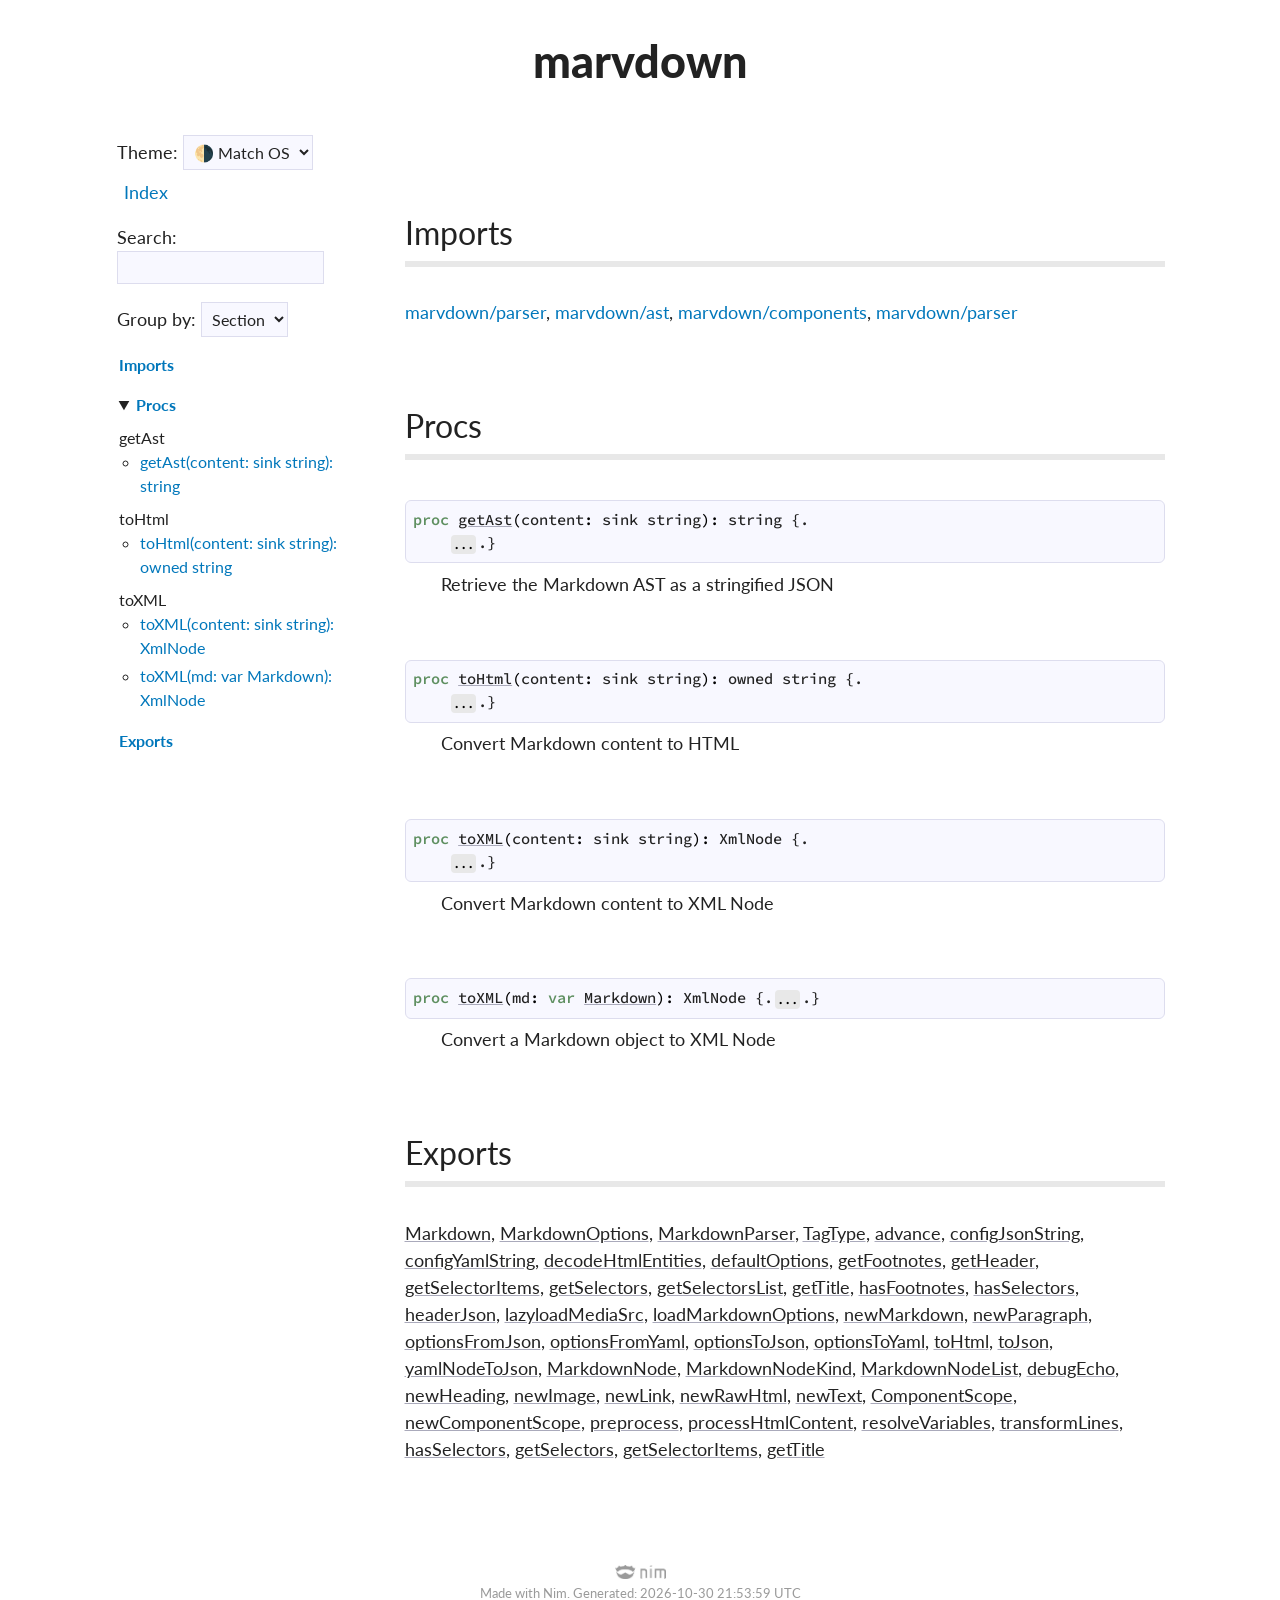
==== commit 69f26bbf: "deploy: 3396cfd2c2655c8af7a3f4ed3c9e228f661e0008" ====
--- a/index.html
+++ b/index.html
@@ -158,7 +158,7 @@
 <div class="section" id="19">
   <h1><a class="toc-backref" href="#19">Exports</a></h1>
   <dl class="item">
-    <a href="marvdown/parser.html#Markdown"><span class="Identifier">Markdown</span></a>, <a href="marvdown/parser.html#MarkdownOptions"><span class="Identifier">MarkdownOptions</span></a>, <a href="marvdown/parser.html#MarkdownParser"><span class="Identifier">MarkdownParser</span></a>, <a href="marvdown/parser.html#TagType"><span class="Identifier">TagType</span></a>, <a href="marvdown/parser.html#advance,Markdown,int"><span class="Identifier">advance</span></a>, <a href="marvdown/parser.html#decodeHtmlEntities,string"><span class="Identifier">decodeHtmlEntities</span></a>, <a href="marvdown/parser.html#defaultOptions"><span class="Identifier">defaultOptions</span></a>, <a href="marvdown/parser.html#getFootnotes,Markdown"><span class="Identifier">getFootnotes</span></a>, <a href="marvdown/parser.html#getHeader,Markdown"><span class="Identifier">getHeader</span></a>, <a href="marvdown/parser.html#getSelectorItems,Markdown"><span class="Identifier">getSelectorItems</span></a>, <a href="marvdown/parser.html#getSelectors,Markdown"><span class="Identifier">getSelectors</span></a>, <a href="marvdown/parser.html#getSelectorsList,Markdown"><span class="Identifier">getSelectorsList</span></a>, <a href="marvdown/parser.html#getTitle,Markdown"><span class="Identifier">getTitle</span></a>, <a href="marvdown/parser.html#hasFootnotes,Markdown"><span class="Identifier">hasFootnotes</span></a>, <a href="marvdown/parser.html#hasSelectors,Markdown"><span class="Identifier">hasSelectors</span></a>, <a href="marvdown/parser.html#headerJson,Markdown"><span class="Identifier">headerJson</span></a>, <a href="marvdown/parser.html#lazyloadMediaSrc,sinkstring,string"><span class="Identifier">lazyloadMediaSrc</span></a>, <a href="marvdown/parser.html#loadMarkdownOptions,string,MarkdownOptions"><span class="Identifier">loadMarkdownOptions</span></a>, <a href="marvdown/parser.html#newMarkdown,sinkstring,MarkdownOptions"><span class="Identifier">newMarkdown</span></a>, <a href="marvdown/parser.html#newParagraph,MarkdownTokenTuple"><span class="Identifier">newParagraph</span></a>, <a href="marvdown/parser.html#optionsFromJson,MarkdownOptions,JsonNode"><span class="Identifier">optionsFromJson</span></a>, <a href="marvdown/parser.html#optionsFromYaml,MarkdownOptions,YAMLObject"><span class="Identifier">optionsFromYaml</span></a>, <a href="marvdown/parser.html#toHtml,Markdown"><span class="Identifier">toHtml</span></a>, <a href="marvdown/parser.html#toJson,Markdown"><span class="Identifier">toJson</span></a>, <a href="marvdown/parser.html#yamlNodeToJson,YamlNode"><span class="Identifier">yamlNodeToJson</span></a>, <a href="marvdown/ast.html#MarkdownNode"><span class="Identifier">MarkdownNode</span></a>, <a href="marvdown/ast.html#MarkdownNodeKind"><span class="Identifier">MarkdownNodeKind</span></a>, <a href="marvdown/ast.html#MarkdownNodeList"><span class="Identifier">MarkdownNodeList</span></a>, <a href="marvdown/ast.html#debugEcho,MarkdownNode"><span class="Identifier">debugEcho</span></a>, <a href="marvdown/ast.html#newHeading,range[],int"><span class="Identifier">newHeading</span></a>, <a href="marvdown/ast.html#newImage,string,string,string,int"><span class="Identifier">newImage</span></a>, <a href="marvdown/ast.html#newLink,string,string,int"><span class="Identifier">newLink</span></a>, <a href="marvdown/ast.html#newRawHtml,string,int"><span class="Identifier">newRawHtml</span></a>, <a href="marvdown/ast.html#newText,string,int"><span class="Identifier">newText</span></a>, <a href="marvdown/components.html#ComponentScope"><span class="Identifier">ComponentScope</span></a>, <a href="marvdown/components.html#newComponentScope"><span class="Identifier">newComponentScope</span></a>, <a href="marvdown/components.html#preprocess,string,string,ComponentScope,seq[string]"><span class="Identifier">preprocess</span></a>, <a href="marvdown/components.html#processHtmlContent,sinkstring,ComponentScope"><span class="Identifier">processHtmlContent</span></a>, <a href="marvdown/components.html#resolveVariables,string,ComponentScope"><span class="Identifier">resolveVariables</span></a>, <a href="marvdown/components.html#transformLines,string,proc(string)"><span class="Identifier">transformLines</span></a>, <a href="marvdown/parser.html#hasSelectors,Markdown_2"><span class="Identifier">hasSelectors</span></a>, <a href="marvdown/parser.html#getSelectors,Markdown_2"><span class="Identifier">getSelectors</span></a>, <a href="marvdown/parser.html#getSelectorItems,Markdown_2"><span class="Identifier">getSelectorItems</span></a>, <a href="marvdown/parser.html#getTitle,Markdown_2"><span class="Identifier">getTitle</span></a>
+    <a href="marvdown/parser.html#Markdown"><span class="Identifier">Markdown</span></a>, <a href="marvdown/parser.html#MarkdownOptions"><span class="Identifier">MarkdownOptions</span></a>, <a href="marvdown/parser.html#MarkdownParser"><span class="Identifier">MarkdownParser</span></a>, <a href="marvdown/parser.html#TagType"><span class="Identifier">TagType</span></a>, <a href="marvdown/parser.html#advance,Markdown,int"><span class="Identifier">advance</span></a>, <a href="marvdown/parser.html#configJsonString,MarkdownOptions"><span class="Identifier">configJsonString</span></a>, <a href="marvdown/parser.html#configYamlString,MarkdownOptions"><span class="Identifier">configYamlString</span></a>, <a href="marvdown/parser.html#decodeHtmlEntities,string"><span class="Identifier">decodeHtmlEntities</span></a>, <a href="marvdown/parser.html#defaultOptions"><span class="Identifier">defaultOptions</span></a>, <a href="marvdown/parser.html#getFootnotes,Markdown"><span class="Identifier">getFootnotes</span></a>, <a href="marvdown/parser.html#getHeader,Markdown"><span class="Identifier">getHeader</span></a>, <a href="marvdown/parser.html#getSelectorItems,Markdown"><span class="Identifier">getSelectorItems</span></a>, <a href="marvdown/parser.html#getSelectors,Markdown"><span class="Identifier">getSelectors</span></a>, <a href="marvdown/parser.html#getSelectorsList,Markdown"><span class="Identifier">getSelectorsList</span></a>, <a href="marvdown/parser.html#getTitle,Markdown"><span class="Identifier">getTitle</span></a>, <a href="marvdown/parser.html#hasFootnotes,Markdown"><span class="Identifier">hasFootnotes</span></a>, <a href="marvdown/parser.html#hasSelectors,Markdown"><span class="Identifier">hasSelectors</span></a>, <a href="marvdown/parser.html#headerJson,Markdown"><span class="Identifier">headerJson</span></a>, <a href="marvdown/parser.html#lazyloadMediaSrc,sinkstring,string"><span class="Identifier">lazyloadMediaSrc</span></a>, <a href="marvdown/parser.html#loadMarkdownOptions,string,MarkdownOptions"><span class="Identifier">loadMarkdownOptions</span></a>, <a href="marvdown/parser.html#newMarkdown,sinkstring,MarkdownOptions"><span class="Identifier">newMarkdown</span></a>, <a href="marvdown/parser.html#newParagraph,MarkdownTokenTuple"><span class="Identifier">newParagraph</span></a>, <a href="marvdown/parser.html#optionsFromJson,MarkdownOptions,JsonNode"><span class="Identifier">optionsFromJson</span></a>, <a href="marvdown/parser.html#optionsFromYaml,MarkdownOptions,YAMLObject"><span class="Identifier">optionsFromYaml</span></a>, <a href="marvdown/parser.html#optionsToJson,MarkdownOptions"><span class="Identifier">optionsToJson</span></a>, <a href="marvdown/parser.html#optionsToYaml,MarkdownOptions"><span class="Identifier">optionsToYaml</span></a>, <a href="marvdown/parser.html#toHtml,Markdown"><span class="Identifier">toHtml</span></a>, <a href="marvdown/parser.html#toJson,Markdown"><span class="Identifier">toJson</span></a>, <a href="marvdown/parser.html#yamlNodeToJson,YamlNode"><span class="Identifier">yamlNodeToJson</span></a>, <a href="marvdown/ast.html#MarkdownNode"><span class="Identifier">MarkdownNode</span></a>, <a href="marvdown/ast.html#MarkdownNodeKind"><span class="Identifier">MarkdownNodeKind</span></a>, <a href="marvdown/ast.html#MarkdownNodeList"><span class="Identifier">MarkdownNodeList</span></a>, <a href="marvdown/ast.html#debugEcho,MarkdownNode"><span class="Identifier">debugEcho</span></a>, <a href="marvdown/ast.html#newHeading,range[],int"><span class="Identifier">newHeading</span></a>, <a href="marvdown/ast.html#newImage,string,string,string,int"><span class="Identifier">newImage</span></a>, <a href="marvdown/ast.html#newLink,string,string,int"><span class="Identifier">newLink</span></a>, <a href="marvdown/ast.html#newRawHtml,string,int"><span class="Identifier">newRawHtml</span></a>, <a href="marvdown/ast.html#newText,string,int"><span class="Identifier">newText</span></a>, <a href="marvdown/components.html#ComponentScope"><span class="Identifier">ComponentScope</span></a>, <a href="marvdown/components.html#newComponentScope"><span class="Identifier">newComponentScope</span></a>, <a href="marvdown/components.html#preprocess,string,string,ComponentScope,seq[string]"><span class="Identifier">preprocess</span></a>, <a href="marvdown/components.html#processHtmlContent,sinkstring,ComponentScope"><span class="Identifier">processHtmlContent</span></a>, <a href="marvdown/components.html#resolveVariables,string,ComponentScope"><span class="Identifier">resolveVariables</span></a>, <a href="marvdown/components.html#transformLines,string,proc(string)"><span class="Identifier">transformLines</span></a>, <a href="marvdown/parser.html#hasSelectors,Markdown_2"><span class="Identifier">hasSelectors</span></a>, <a href="marvdown/parser.html#getSelectors,Markdown_2"><span class="Identifier">getSelectors</span></a>, <a href="marvdown/parser.html#getSelectorItems,Markdown_2"><span class="Identifier">getSelectorItems</span></a>, <a href="marvdown/parser.html#getTitle,Markdown_2"><span class="Identifier">getTitle</span></a>
   </dl>
 </div>
 
@@ -168,7 +168,7 @@
       <div class="twelve-columns footer">
         <span class="nim-sprite"></span>
         <br>
-        <small style="color: var(--hint);">Made with Nim. Generated: 2026-10-30 21:46:37 UTC</small>
+        <small style="color: var(--hint);">Made with Nim. Generated: 2026-10-30 21:53:59 UTC</small>
       </div>
     </div>
   </div>
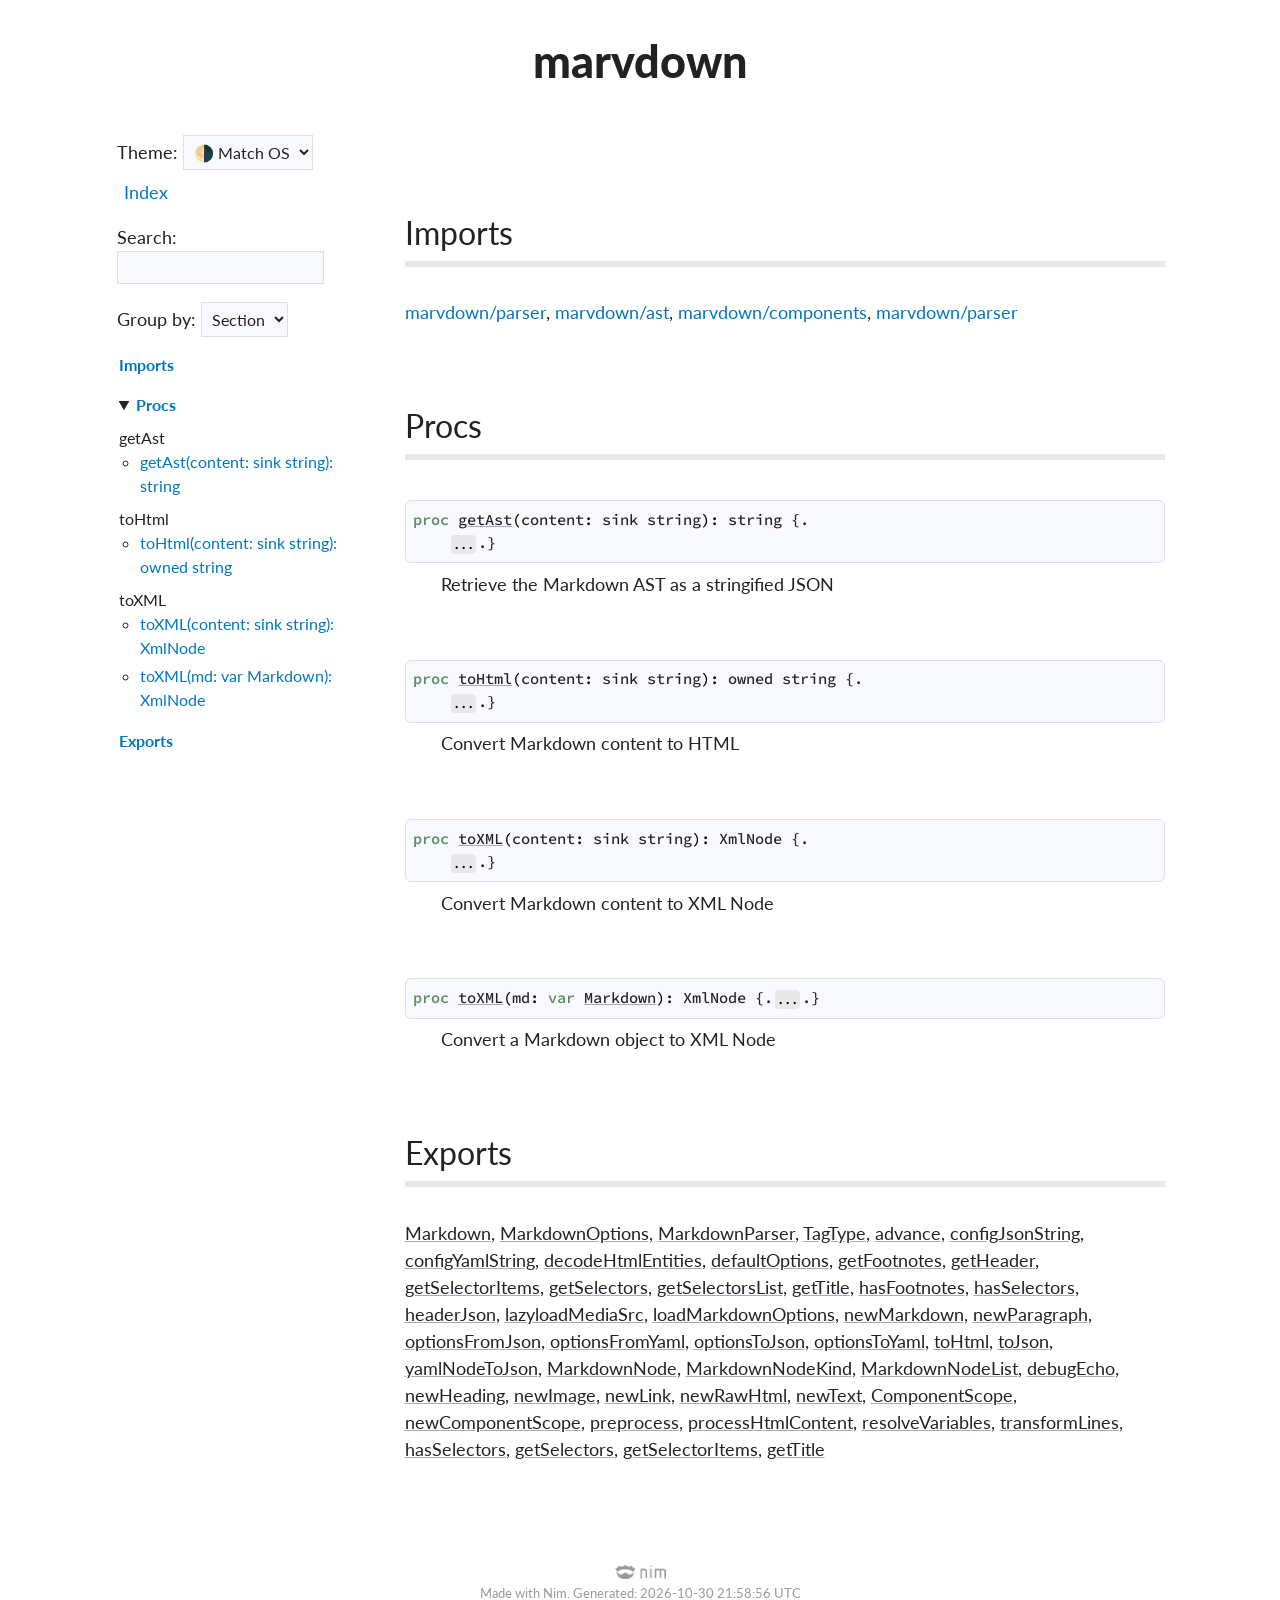
==== commit 41c272cc: "deploy: be768fcf396232bd0ad414af837552679a64601a" ====
--- a/index.html
+++ b/index.html
@@ -168,7 +168,7 @@
       <div class="twelve-columns footer">
         <span class="nim-sprite"></span>
         <br>
-        <small style="color: var(--hint);">Made with Nim. Generated: 2026-10-30 21:53:59 UTC</small>
+        <small style="color: var(--hint);">Made with Nim. Generated: 2026-10-30 21:58:56 UTC</small>
       </div>
     </div>
   </div>
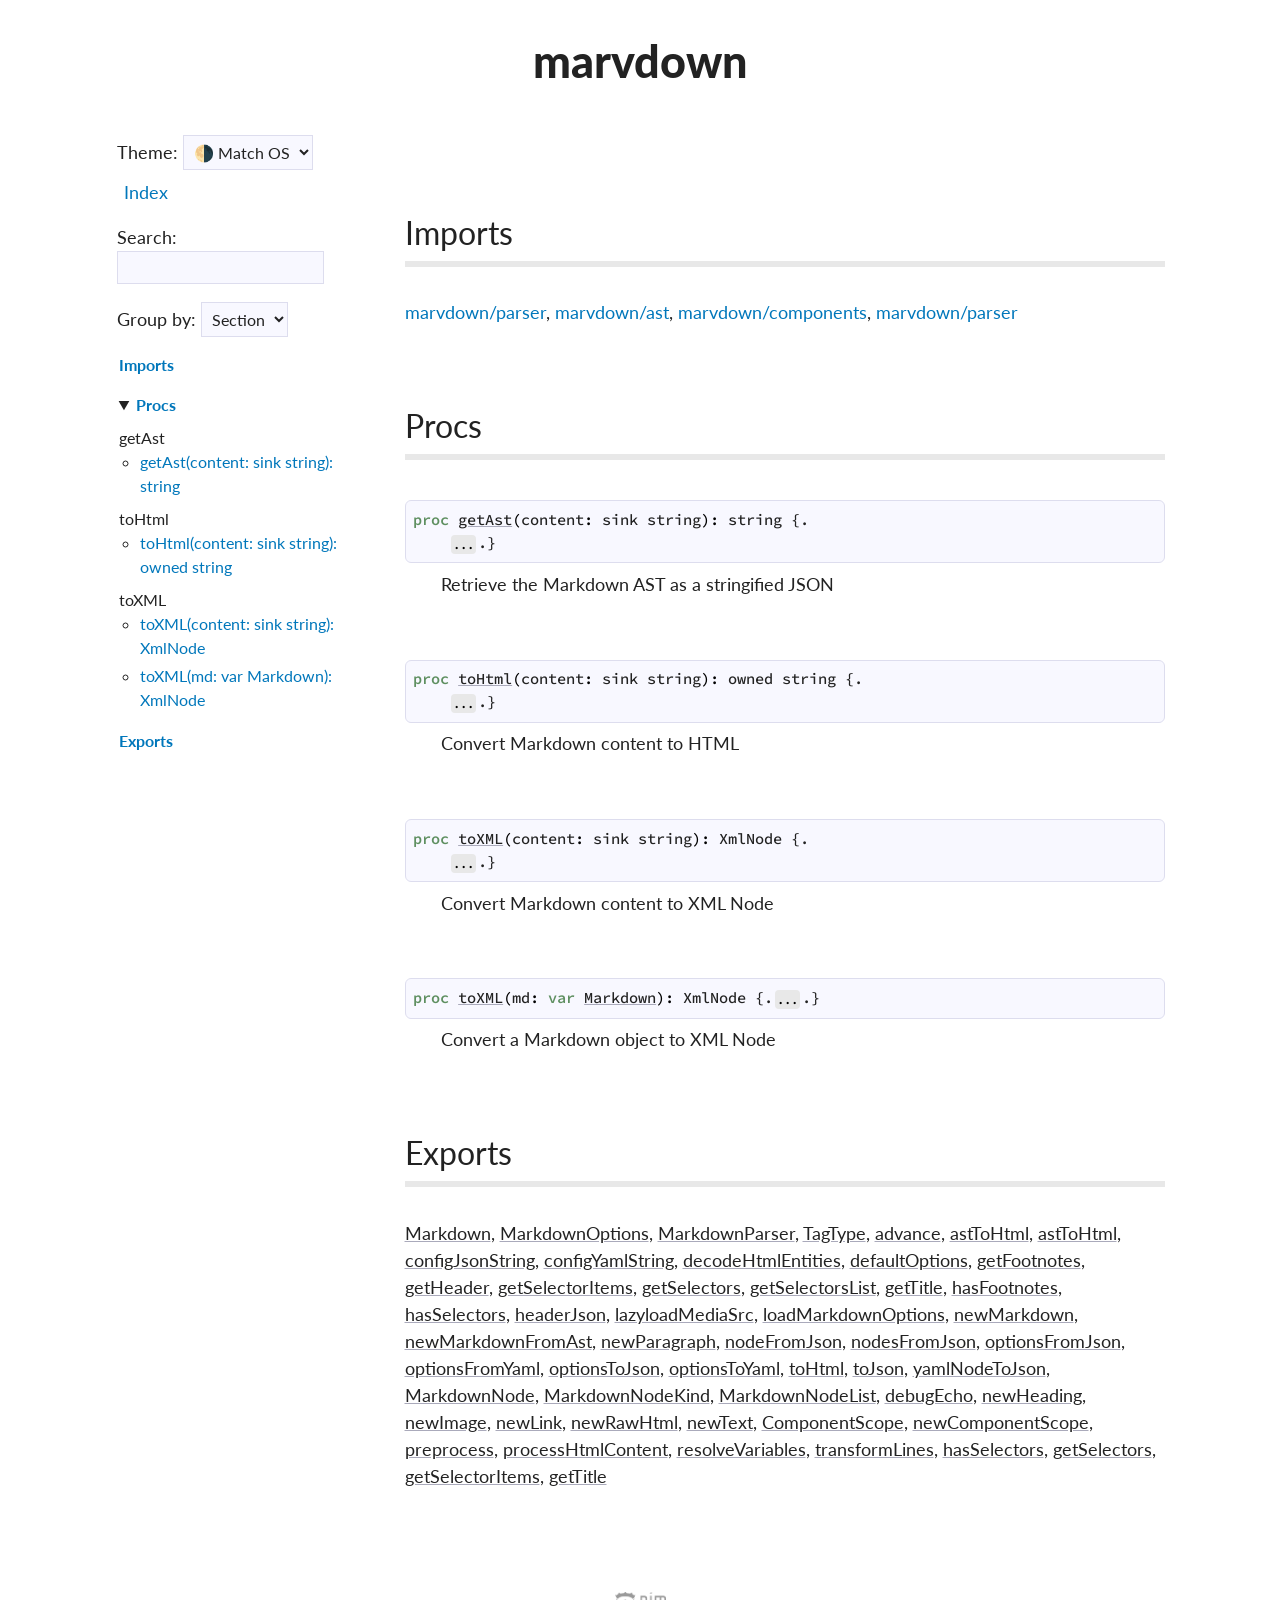
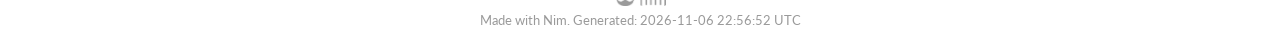
==== commit e324e2a5: "deploy: 6af1ac0ce2a63ffc5251778b1de9a092dd8f32f2" ====
--- a/index.html
+++ b/index.html
@@ -158,7 +158,7 @@
 <div class="section" id="19">
   <h1><a class="toc-backref" href="#19">Exports</a></h1>
   <dl class="item">
-    <a href="marvdown/parser.html#Markdown"><span class="Identifier">Markdown</span></a>, <a href="marvdown/parser.html#MarkdownOptions"><span class="Identifier">MarkdownOptions</span></a>, <a href="marvdown/parser.html#MarkdownParser"><span class="Identifier">MarkdownParser</span></a>, <a href="marvdown/parser.html#TagType"><span class="Identifier">TagType</span></a>, <a href="marvdown/parser.html#advance,Markdown,int"><span class="Identifier">advance</span></a>, <a href="marvdown/parser.html#configJsonString,MarkdownOptions"><span class="Identifier">configJsonString</span></a>, <a href="marvdown/parser.html#configYamlString,MarkdownOptions"><span class="Identifier">configYamlString</span></a>, <a href="marvdown/parser.html#decodeHtmlEntities,string"><span class="Identifier">decodeHtmlEntities</span></a>, <a href="marvdown/parser.html#defaultOptions"><span class="Identifier">defaultOptions</span></a>, <a href="marvdown/parser.html#getFootnotes,Markdown"><span class="Identifier">getFootnotes</span></a>, <a href="marvdown/parser.html#getHeader,Markdown"><span class="Identifier">getHeader</span></a>, <a href="marvdown/parser.html#getSelectorItems,Markdown"><span class="Identifier">getSelectorItems</span></a>, <a href="marvdown/parser.html#getSelectors,Markdown"><span class="Identifier">getSelectors</span></a>, <a href="marvdown/parser.html#getSelectorsList,Markdown"><span class="Identifier">getSelectorsList</span></a>, <a href="marvdown/parser.html#getTitle,Markdown"><span class="Identifier">getTitle</span></a>, <a href="marvdown/parser.html#hasFootnotes,Markdown"><span class="Identifier">hasFootnotes</span></a>, <a href="marvdown/parser.html#hasSelectors,Markdown"><span class="Identifier">hasSelectors</span></a>, <a href="marvdown/parser.html#headerJson,Markdown"><span class="Identifier">headerJson</span></a>, <a href="marvdown/parser.html#lazyloadMediaSrc,sinkstring,string"><span class="Identifier">lazyloadMediaSrc</span></a>, <a href="marvdown/parser.html#loadMarkdownOptions,string,MarkdownOptions"><span class="Identifier">loadMarkdownOptions</span></a>, <a href="marvdown/parser.html#newMarkdown,sinkstring,MarkdownOptions"><span class="Identifier">newMarkdown</span></a>, <a href="marvdown/parser.html#newParagraph,MarkdownTokenTuple"><span class="Identifier">newParagraph</span></a>, <a href="marvdown/parser.html#optionsFromJson,MarkdownOptions,JsonNode"><span class="Identifier">optionsFromJson</span></a>, <a href="marvdown/parser.html#optionsFromYaml,MarkdownOptions,YAMLObject"><span class="Identifier">optionsFromYaml</span></a>, <a href="marvdown/parser.html#optionsToJson,MarkdownOptions"><span class="Identifier">optionsToJson</span></a>, <a href="marvdown/parser.html#optionsToYaml,MarkdownOptions"><span class="Identifier">optionsToYaml</span></a>, <a href="marvdown/parser.html#toHtml,Markdown"><span class="Identifier">toHtml</span></a>, <a href="marvdown/parser.html#toJson,Markdown"><span class="Identifier">toJson</span></a>, <a href="marvdown/parser.html#yamlNodeToJson,YamlNode"><span class="Identifier">yamlNodeToJson</span></a>, <a href="marvdown/ast.html#MarkdownNode"><span class="Identifier">MarkdownNode</span></a>, <a href="marvdown/ast.html#MarkdownNodeKind"><span class="Identifier">MarkdownNodeKind</span></a>, <a href="marvdown/ast.html#MarkdownNodeList"><span class="Identifier">MarkdownNodeList</span></a>, <a href="marvdown/ast.html#debugEcho,MarkdownNode"><span class="Identifier">debugEcho</span></a>, <a href="marvdown/ast.html#newHeading,range[],int"><span class="Identifier">newHeading</span></a>, <a href="marvdown/ast.html#newImage,string,string,string,int"><span class="Identifier">newImage</span></a>, <a href="marvdown/ast.html#newLink,string,string,int"><span class="Identifier">newLink</span></a>, <a href="marvdown/ast.html#newRawHtml,string,int"><span class="Identifier">newRawHtml</span></a>, <a href="marvdown/ast.html#newText,string,int"><span class="Identifier">newText</span></a>, <a href="marvdown/components.html#ComponentScope"><span class="Identifier">ComponentScope</span></a>, <a href="marvdown/components.html#newComponentScope"><span class="Identifier">newComponentScope</span></a>, <a href="marvdown/components.html#preprocess,string,string,ComponentScope,seq[string]"><span class="Identifier">preprocess</span></a>, <a href="marvdown/components.html#processHtmlContent,sinkstring,ComponentScope"><span class="Identifier">processHtmlContent</span></a>, <a href="marvdown/components.html#resolveVariables,string,ComponentScope"><span class="Identifier">resolveVariables</span></a>, <a href="marvdown/components.html#transformLines,string,proc(string)"><span class="Identifier">transformLines</span></a>, <a href="marvdown/parser.html#hasSelectors,Markdown_2"><span class="Identifier">hasSelectors</span></a>, <a href="marvdown/parser.html#getSelectors,Markdown_2"><span class="Identifier">getSelectors</span></a>, <a href="marvdown/parser.html#getSelectorItems,Markdown_2"><span class="Identifier">getSelectorItems</span></a>, <a href="marvdown/parser.html#getTitle,Markdown_2"><span class="Identifier">getTitle</span></a>
+    <a href="marvdown/parser.html#Markdown"><span class="Identifier">Markdown</span></a>, <a href="marvdown/parser.html#MarkdownOptions"><span class="Identifier">MarkdownOptions</span></a>, <a href="marvdown/parser.html#MarkdownParser"><span class="Identifier">MarkdownParser</span></a>, <a href="marvdown/parser.html#TagType"><span class="Identifier">TagType</span></a>, <a href="marvdown/parser.html#advance,Markdown,int"><span class="Identifier">advance</span></a>, <a href="marvdown/parser.html#astToHtml,seq[MarkdownNode],MarkdownOptions"><span class="Identifier">astToHtml</span></a>, <a href="marvdown/parser.html#astToHtml,string,MarkdownOptions"><span class="Identifier">astToHtml</span></a>, <a href="marvdown/parser.html#configJsonString,MarkdownOptions"><span class="Identifier">configJsonString</span></a>, <a href="marvdown/parser.html#configYamlString,MarkdownOptions"><span class="Identifier">configYamlString</span></a>, <a href="marvdown/parser.html#decodeHtmlEntities,string"><span class="Identifier">decodeHtmlEntities</span></a>, <a href="marvdown/parser.html#defaultOptions"><span class="Identifier">defaultOptions</span></a>, <a href="marvdown/parser.html#getFootnotes,Markdown"><span class="Identifier">getFootnotes</span></a>, <a href="marvdown/parser.html#getHeader,Markdown"><span class="Identifier">getHeader</span></a>, <a href="marvdown/parser.html#getSelectorItems,Markdown"><span class="Identifier">getSelectorItems</span></a>, <a href="marvdown/parser.html#getSelectors,Markdown"><span class="Identifier">getSelectors</span></a>, <a href="marvdown/parser.html#getSelectorsList,Markdown"><span class="Identifier">getSelectorsList</span></a>, <a href="marvdown/parser.html#getTitle,Markdown"><span class="Identifier">getTitle</span></a>, <a href="marvdown/parser.html#hasFootnotes,Markdown"><span class="Identifier">hasFootnotes</span></a>, <a href="marvdown/parser.html#hasSelectors,Markdown"><span class="Identifier">hasSelectors</span></a>, <a href="marvdown/parser.html#headerJson,Markdown"><span class="Identifier">headerJson</span></a>, <a href="marvdown/parser.html#lazyloadMediaSrc,sinkstring,string"><span class="Identifier">lazyloadMediaSrc</span></a>, <a href="marvdown/parser.html#loadMarkdownOptions,string,MarkdownOptions"><span class="Identifier">loadMarkdownOptions</span></a>, <a href="marvdown/parser.html#newMarkdown,sinkstring,MarkdownOptions"><span class="Identifier">newMarkdown</span></a>, <a href="marvdown/parser.html#newMarkdownFromAst,seq[MarkdownNode],MarkdownOptions"><span class="Identifier">newMarkdownFromAst</span></a>, <a href="marvdown/parser.html#newParagraph,MarkdownTokenTuple"><span class="Identifier">newParagraph</span></a>, <a href="marvdown/parser.html#nodeFromJson,JsonNode"><span class="Identifier">nodeFromJson</span></a>, <a href="marvdown/parser.html#nodesFromJson,string"><span class="Identifier">nodesFromJson</span></a>, <a href="marvdown/parser.html#optionsFromJson,MarkdownOptions,JsonNode"><span class="Identifier">optionsFromJson</span></a>, <a href="marvdown/parser.html#optionsFromYaml,MarkdownOptions,YAMLObject"><span class="Identifier">optionsFromYaml</span></a>, <a href="marvdown/parser.html#optionsToJson,MarkdownOptions"><span class="Identifier">optionsToJson</span></a>, <a href="marvdown/parser.html#optionsToYaml,MarkdownOptions"><span class="Identifier">optionsToYaml</span></a>, <a href="marvdown/parser.html#toHtml,Markdown"><span class="Identifier">toHtml</span></a>, <a href="marvdown/parser.html#toJson,Markdown"><span class="Identifier">toJson</span></a>, <a href="marvdown/parser.html#yamlNodeToJson,YamlNode"><span class="Identifier">yamlNodeToJson</span></a>, <a href="marvdown/ast.html#MarkdownNode"><span class="Identifier">MarkdownNode</span></a>, <a href="marvdown/ast.html#MarkdownNodeKind"><span class="Identifier">MarkdownNodeKind</span></a>, <a href="marvdown/ast.html#MarkdownNodeList"><span class="Identifier">MarkdownNodeList</span></a>, <a href="marvdown/ast.html#debugEcho,MarkdownNode"><span class="Identifier">debugEcho</span></a>, <a href="marvdown/ast.html#newHeading,range[],int"><span class="Identifier">newHeading</span></a>, <a href="marvdown/ast.html#newImage,string,string,string,int"><span class="Identifier">newImage</span></a>, <a href="marvdown/ast.html#newLink,string,string,int"><span class="Identifier">newLink</span></a>, <a href="marvdown/ast.html#newRawHtml,string,int"><span class="Identifier">newRawHtml</span></a>, <a href="marvdown/ast.html#newText,string,int"><span class="Identifier">newText</span></a>, <a href="marvdown/components.html#ComponentScope"><span class="Identifier">ComponentScope</span></a>, <a href="marvdown/components.html#newComponentScope"><span class="Identifier">newComponentScope</span></a>, <a href="marvdown/components.html#preprocess,string,string,ComponentScope,seq[string]"><span class="Identifier">preprocess</span></a>, <a href="marvdown/components.html#processHtmlContent,sinkstring,ComponentScope"><span class="Identifier">processHtmlContent</span></a>, <a href="marvdown/components.html#resolveVariables,string,ComponentScope"><span class="Identifier">resolveVariables</span></a>, <a href="marvdown/components.html#transformLines,string,proc(string)"><span class="Identifier">transformLines</span></a>, <a href="marvdown/parser.html#hasSelectors,Markdown_2"><span class="Identifier">hasSelectors</span></a>, <a href="marvdown/parser.html#getSelectors,Markdown_2"><span class="Identifier">getSelectors</span></a>, <a href="marvdown/parser.html#getSelectorItems,Markdown_2"><span class="Identifier">getSelectorItems</span></a>, <a href="marvdown/parser.html#getTitle,Markdown_2"><span class="Identifier">getTitle</span></a>
   </dl>
 </div>
 
@@ -168,7 +168,7 @@
       <div class="twelve-columns footer">
         <span class="nim-sprite"></span>
         <br>
-        <small style="color: var(--hint);">Made with Nim. Generated: 2026-10-30 21:58:56 UTC</small>
+        <small style="color: var(--hint);">Made with Nim. Generated: 2026-11-06 22:56:52 UTC</small>
       </div>
     </div>
   </div>
